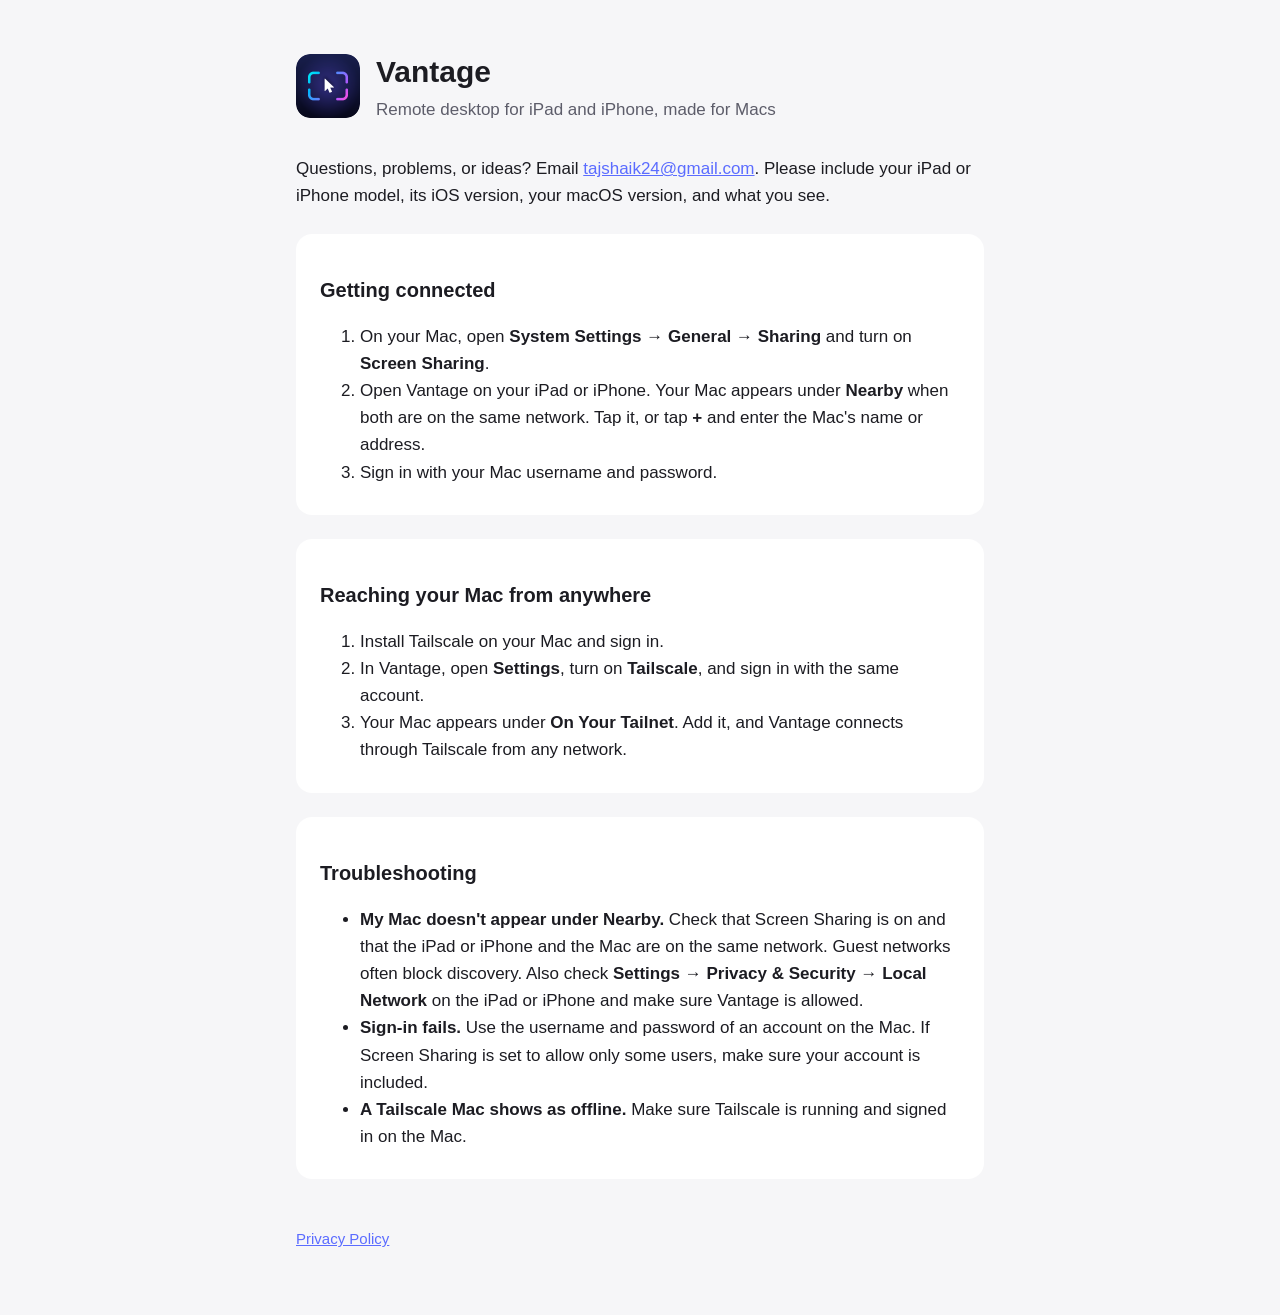
==== index.html @ f2ae6458 "Vantage support page and privacy policy Co-Authored-By: Claude Opus 5.5 <noreply@anthropic.com>" ====
<!doctype html>
<html lang="en">
<head>
<meta charset="utf-8">
<meta name="viewport" content="width=device-width, initial-scale=1">
<title>Vantage Support</title>
<link rel="stylesheet" href="style.css">
</head>
<body>
<main>
<header><img src="icon.png" alt=""><div><h1>Vantage</h1><div class="muted">Remote desktop for iPad and iPhone, made for Macs</div></div></header>

<p>Questions, problems, or ideas? Email <a href="mailto:tajshaik24@gmail.com">tajshaik24@gmail.com</a>. Please include your iPad or iPhone model,
its iOS version, your macOS version, and what you see.</p>

<section class="card">
<h2>Getting connected</h2>
<ol>
<li>On your Mac, open <b>System Settings → General → Sharing</b> and turn on <b>Screen Sharing</b>.</li>
<li>Open Vantage on your iPad or iPhone. Your Mac appears under <b>Nearby</b> when both are on the same network. Tap it, or tap
<b>+</b> and enter the Mac's name or address.</li>
<li>Sign in with your Mac username and password.</li>
</ol>
</section>

<section class="card">
<h2>Reaching your Mac from anywhere</h2>
<ol>
<li>Install Tailscale on your Mac and sign in.</li>
<li>In Vantage, open <b>Settings</b>, turn on <b>Tailscale</b>, and sign in with the same account.</li>
<li>Your Mac appears under <b>On Your Tailnet</b>. Add it, and Vantage connects through Tailscale from any network.</li>
</ol>
</section>

<section class="card">
<h2>Troubleshooting</h2>
<ul>
<li><b>My Mac doesn't appear under Nearby.</b> Check that Screen Sharing is on and that the iPad or iPhone and the Mac are on the
same network. Guest networks often block discovery. Also check <b>Settings → Privacy &amp; Security → Local Network</b>
on the iPad or iPhone and make sure Vantage is allowed.</li>
<li><b>Sign-in fails.</b> Use the username and password of an account on the Mac. If Screen Sharing is set to
allow only some users, make sure your account is included.</li>
<li><b>A Tailscale Mac shows as offline.</b> Make sure Tailscale is running and signed in on the Mac.</li>
</ul>
</section>

<nav><a href="privacy.html">Privacy Policy</a></nav>
</main>
</body>
</html>
---- style.css ----
:root { --bg: #f6f6f8; --fg: #1c1c22; --muted: #5d5d6a; --accent: #5b6cff; --card: #ffffff; }
@media (prefers-color-scheme: dark) { :root { --bg: #0b0c18; --fg: #ececf2; --muted: #a0a0b2; --accent: #8c96ff; --card: #15172a; } }
* { box-sizing: border-box; }
body { margin: 0; background: var(--bg); color: var(--fg); font: 17px/1.6 -apple-system, BlinkMacSystemFont, "Helvetica Neue", sans-serif; }
main { max-width: 720px; margin: 0 auto; padding: 48px 16px 64px; }
header { display: flex; align-items: center; gap: 16px; margin-bottom: 32px; }
header img { width: 64px; height: 64px; border-radius: 14px; }
h1 { font-size: 30px; margin: 0; }
h2 { font-size: 20px; margin-top: 36px; }
p, li { color: var(--fg); }
.muted { color: var(--muted); }
a { color: var(--accent); }
section.card { background: var(--card); border-radius: 16px; padding: 4px 24px 12px; margin-top: 24px; }
nav { margin-top: 48px; font-size: 15px; }
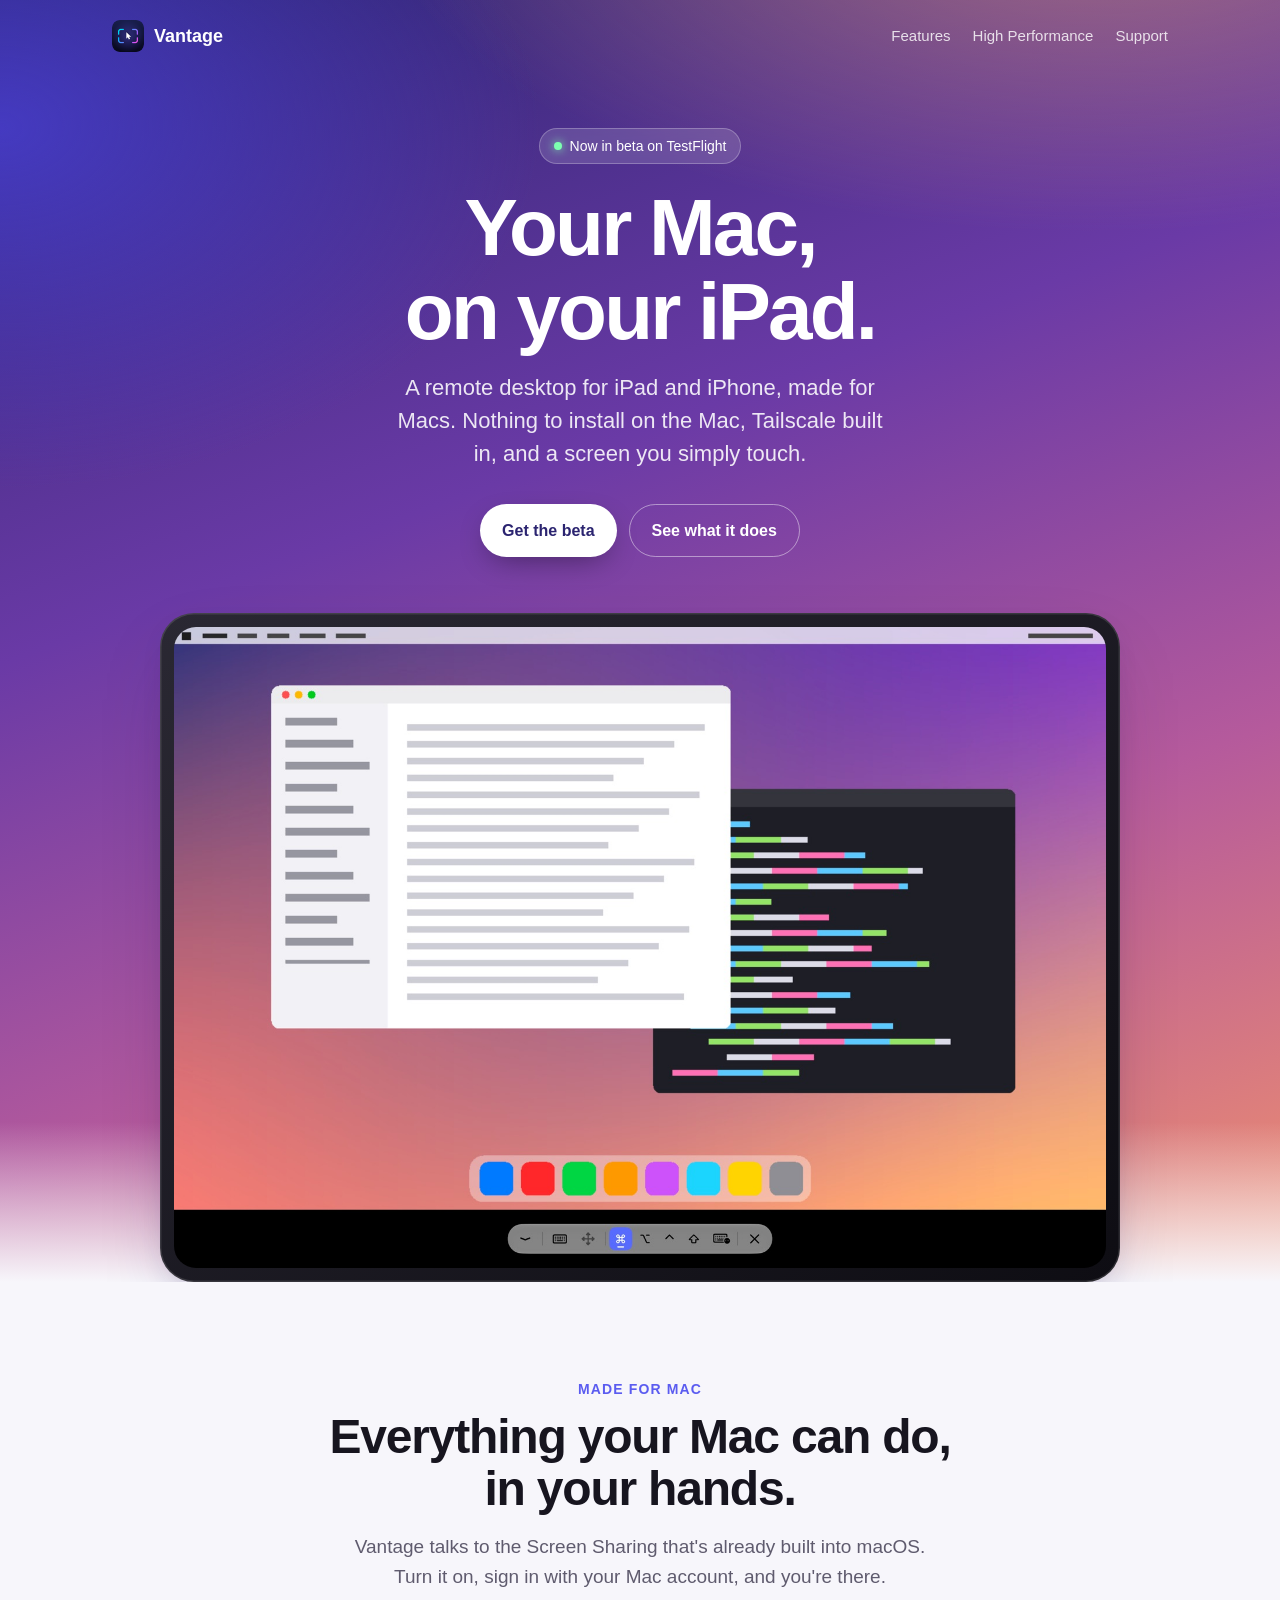
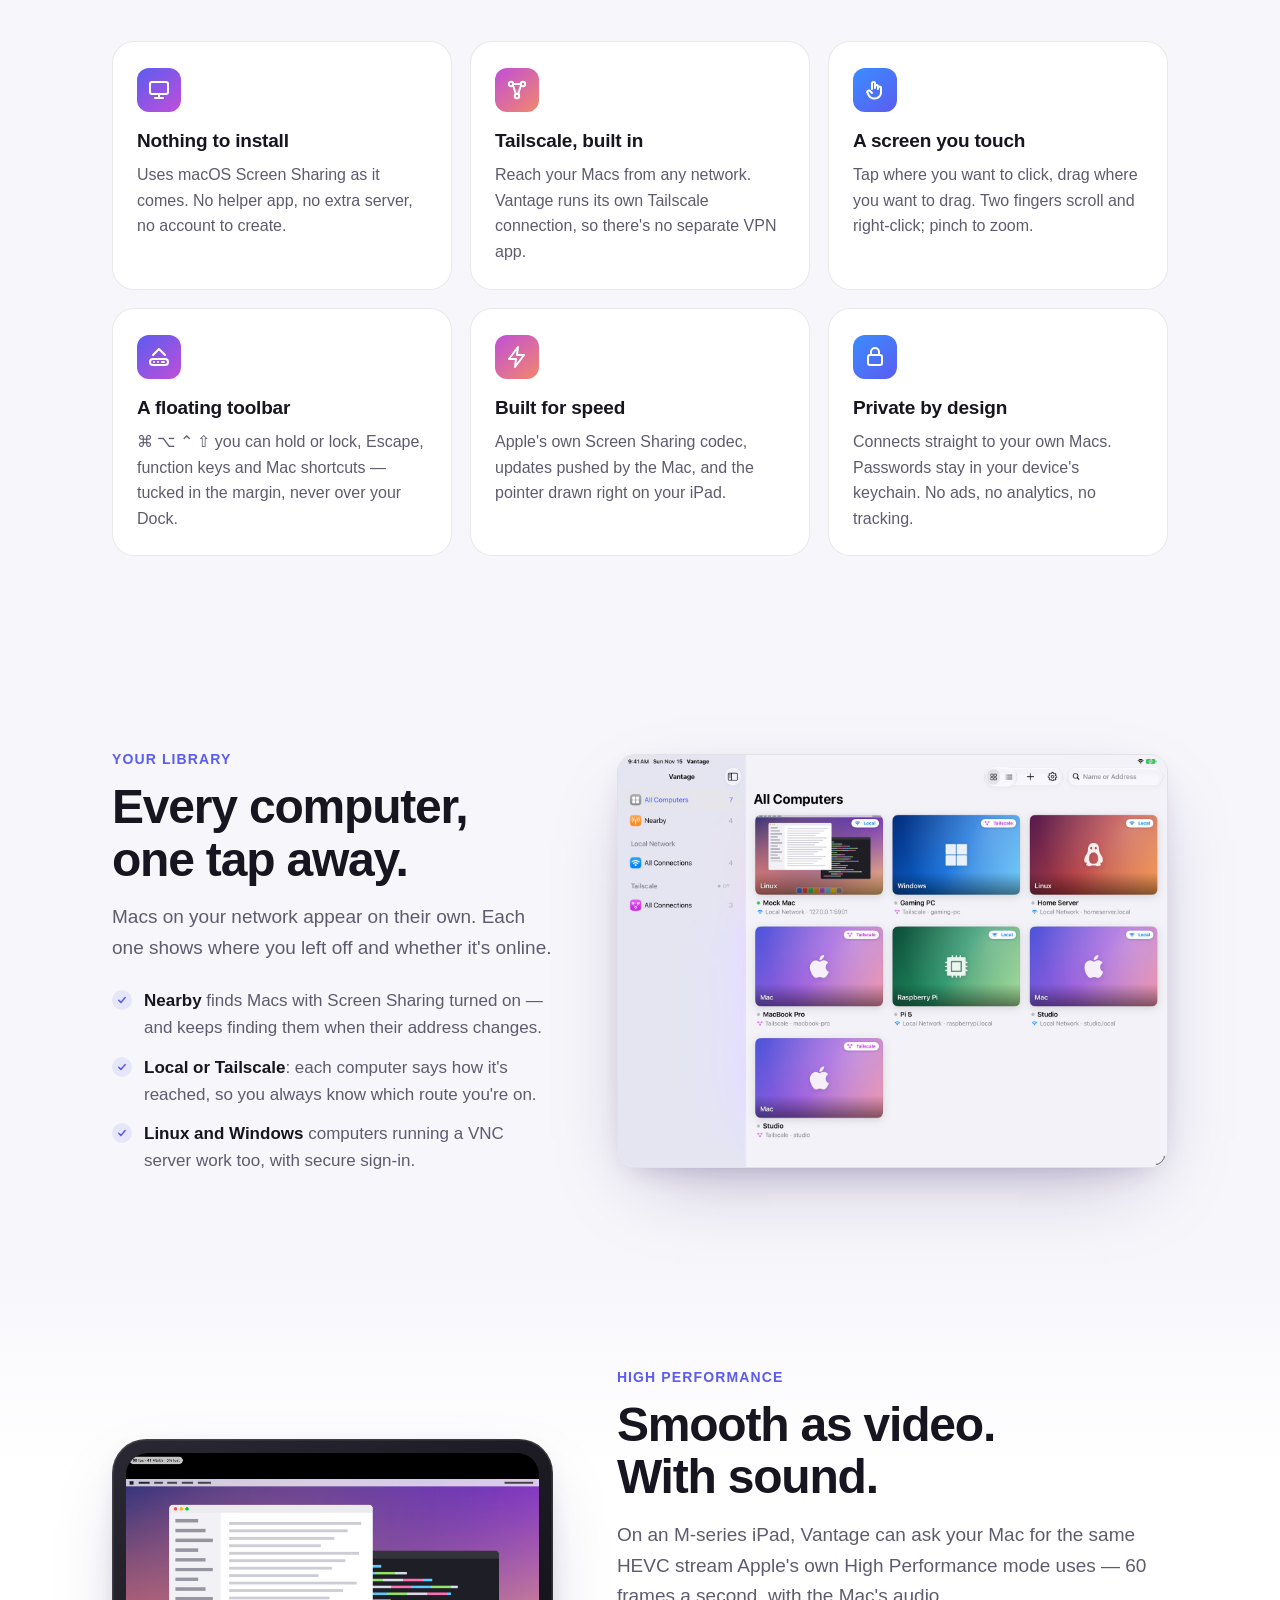
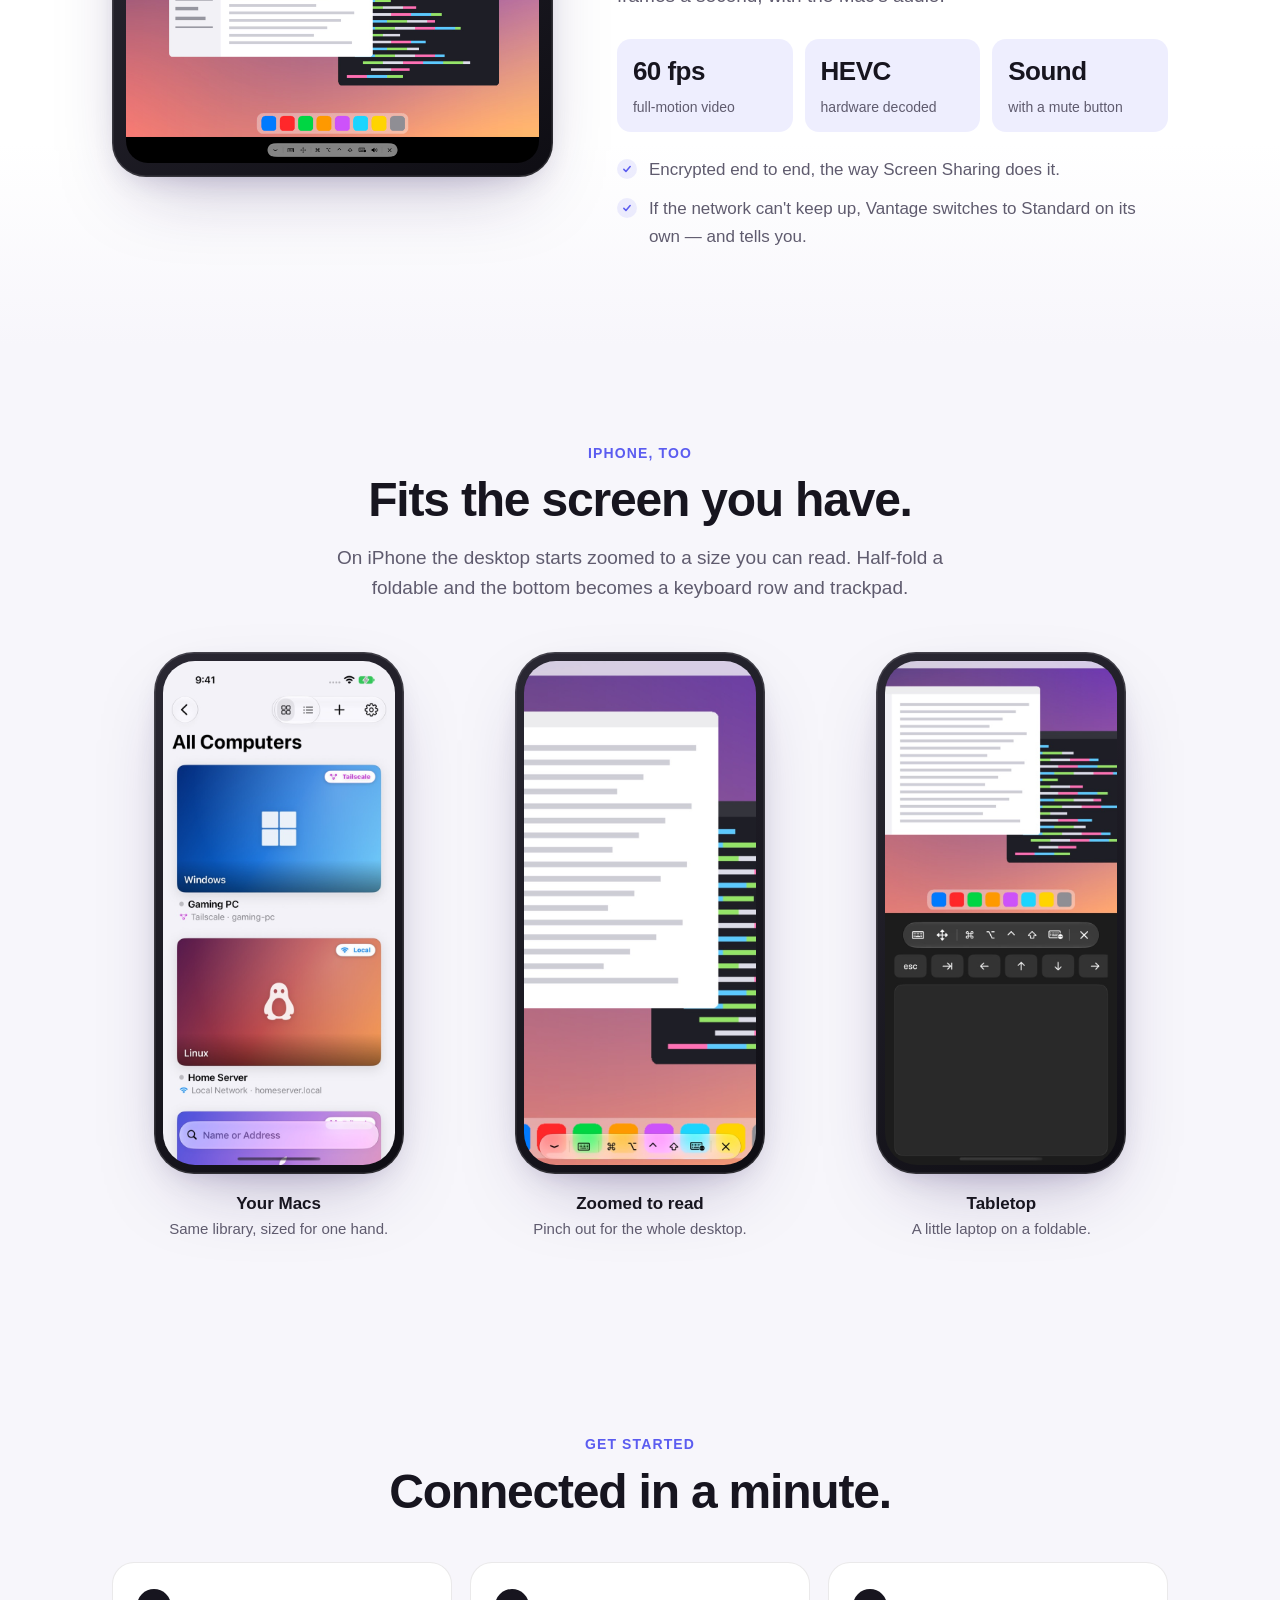
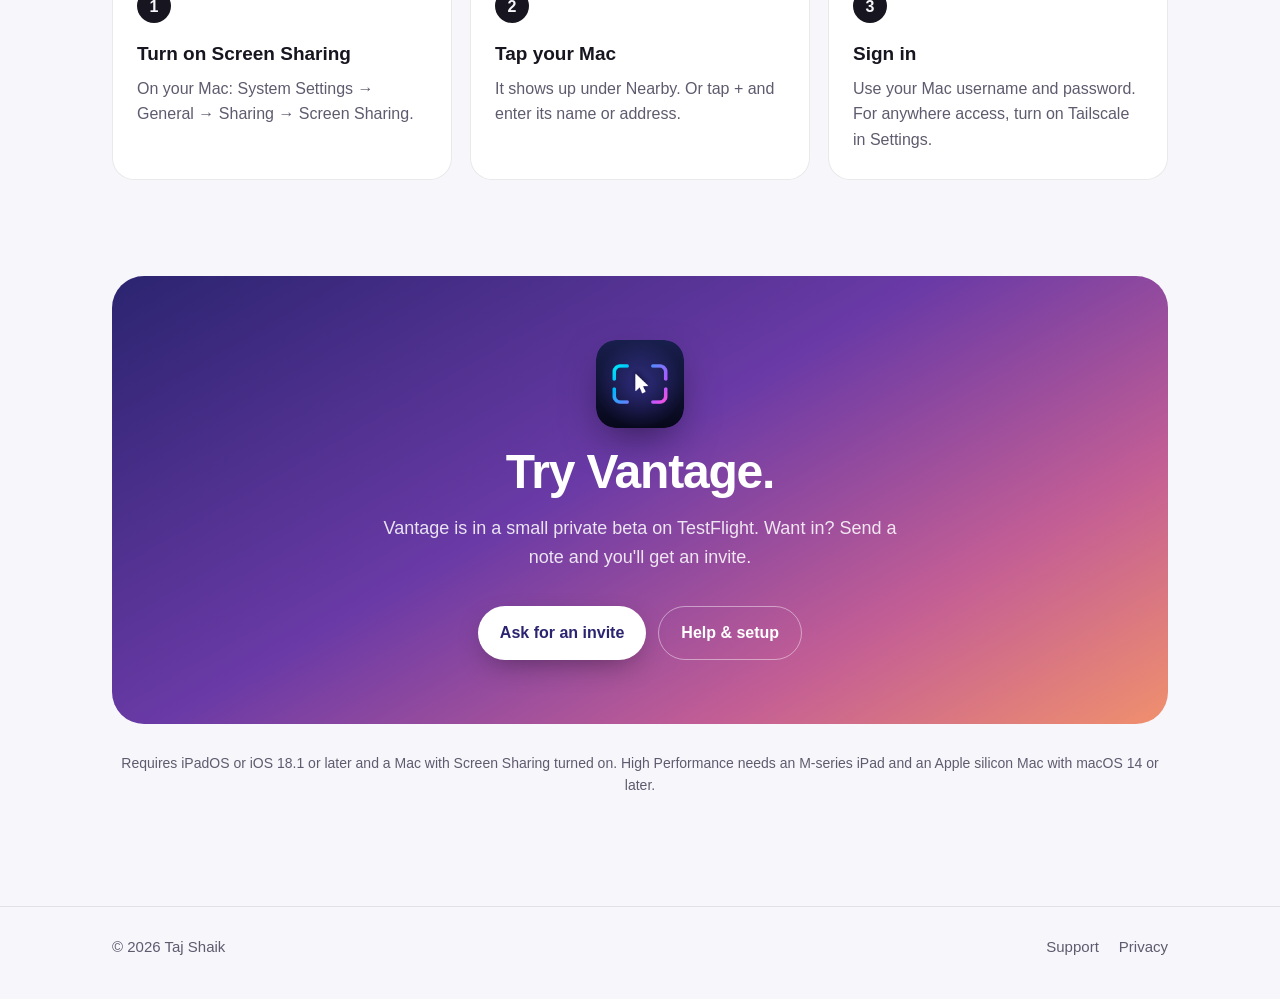
==== commit 72533404: "Landing page for Vantage; support moves to support.html Co-Authored-By: Claude Opus 5.5 <noreply@ant" ====
--- a/index.html
+++ b/index.html
@@ -3,48 +3,352 @@
 <head>
 <meta charset="utf-8">
 <meta name="viewport" content="width=device-width, initial-scale=1">
-<title>Vantage Support</title>
-<link rel="stylesheet" href="style.css">
+<title>Vantage — Your Mac, on your iPad</title>
+<meta name="description" content="Vantage is a remote desktop for iPad and iPhone, made for Macs. Built-in Tailscale, a floating toolbar, a screen you simply touch, and High Performance video with sound.">
+<meta property="og:title" content="Vantage — Your Mac, on your iPad">
+<meta property="og:description" content="A remote desktop for iPad and iPhone, made for Macs. Nothing to install on the Mac.">
+<meta property="og:image" content="img/session.jpg">
+<link rel="icon" href="img/icon-256.png">
+<link rel="apple-touch-icon" href="img/icon-256.png">
+<style>
+:root {
+  --bg: #f7f6fb; --bg-2: #ffffff; --fg: #17151f; --muted: #5f5b6e; --line: rgba(23, 21, 31, .09);
+  --accent: #5b5cf0; --accent-2: #c04fd8; --accent-3: #f2876b; --card: #ffffff; --chip: rgba(91, 92, 240, .1);
+  --shadow: 0 30px 80px -30px rgba(40, 20, 90, .35), 0 10px 30px -15px rgba(40, 20, 90, .25);
+  --hero-ink: #ffffff;
+}
+@media (prefers-color-scheme: dark) {
+  :root:not([data-theme="light"]) {
+    --bg: #0b0a14; --bg-2: #12101e; --fg: #eeecf6; --muted: #a6a2b8; --line: rgba(255, 255, 255, .09);
+    --accent: #8f90ff; --accent-2: #db7bf0; --accent-3: #ffa287; --card: #161427; --chip: rgba(143, 144, 255, .14);
+    --shadow: 0 30px 80px -30px rgba(0, 0, 0, .8), 0 10px 30px -15px rgba(0, 0, 0, .6);
+  }
+}
+:root[data-theme="dark"] {
+  --bg: #0b0a14; --bg-2: #12101e; --fg: #eeecf6; --muted: #a6a2b8; --line: rgba(255, 255, 255, .09);
+  --accent: #8f90ff; --accent-2: #db7bf0; --accent-3: #ffa287; --card: #161427; --chip: rgba(143, 144, 255, .14);
+  --shadow: 0 30px 80px -30px rgba(0, 0, 0, .8), 0 10px 30px -15px rgba(0, 0, 0, .6);
+}
+* { box-sizing: border-box; }
+html { scroll-behavior: smooth; }
+body {
+  margin: 0; background: var(--bg); color: var(--fg);
+  font: 17px/1.6 -apple-system, BlinkMacSystemFont, "SF Pro Text", "Helvetica Neue", Helvetica, Arial, sans-serif;
+  -webkit-font-smoothing: antialiased; overflow-x: hidden;
+}
+img { max-width: 100%; height: auto; display: block; }
+a { color: var(--accent); text-decoration: none; }
+a:hover { text-decoration: underline; }
+.wrap { max-width: 1120px; margin: 0 auto; padding: 0 16px; }
+@media (min-width: 720px) { .wrap { padding: 0 32px; } }
+
+/* Top bar */
+.top { position: absolute; inset: 0 0 auto; z-index: 3; }
+.top .wrap { display: flex; align-items: center; justify-content: space-between; height: 72px; }
+.brand { display: flex; align-items: center; gap: 10px; color: var(--hero-ink); font-weight: 650; font-size: 18px; }
+.brand img { width: 32px; height: 32px; border-radius: 8px; }
+.top nav { display: flex; gap: 22px; font-size: 15px; }
+.top nav a { color: rgba(255, 255, 255, .82); }
+.top nav a:hover { color: #fff; text-decoration: none; }
+@media (max-width: 560px) { .top nav a.hide-s { display: none; } }
+
+/* Hero */
+.hero {
+  position: relative; color: var(--hero-ink); padding: 128px 0 0; overflow: hidden;
+  background:
+    radial-gradient(1200px 600px at 85% -10%, rgba(255, 170, 120, .55), transparent 60%),
+    radial-gradient(900px 600px at 0% 10%, rgba(70, 60, 200, .9), transparent 60%),
+    linear-gradient(160deg, #2b2470 0%, #6a3aa6 38%, #b55a9c 68%, #f0906d 100%);
+}
+.hero::after { /* fades the hero into the page */
+  content: ""; position: absolute; inset: auto 0 0; height: 160px; background: linear-gradient(transparent, var(--bg));
+}
+.hero .wrap { position: relative; z-index: 1; text-align: center; }
+.eyebrow {
+  display: inline-flex; align-items: center; gap: 8px; padding: 6px 14px; border-radius: 999px; font-size: 14px;
+  background: rgba(255, 255, 255, .14); border: 1px solid rgba(255, 255, 255, .25); backdrop-filter: blur(8px);
+}
+.eyebrow .dot { width: 8px; height: 8px; border-radius: 50%; background: #7dffb0; box-shadow: 0 0 10px #7dffb0; }
+h1 {
+  font-size: clamp(40px, 7.2vw, 80px); line-height: 1.04; letter-spacing: -.035em; margin: 22px auto 18px;
+  font-weight: 750; max-width: 14ch;
+}
+.lede { font-size: clamp(18px, 2.2vw, 22px); line-height: 1.5; max-width: 40ch; margin: 0 auto; color: rgba(255, 255, 255, .88); }
+.ctas { display: flex; gap: 12px; justify-content: center; flex-wrap: wrap; margin: 34px 0 0; }
+.btn {
+  display: inline-flex; align-items: center; gap: 8px; padding: 13px 22px; border-radius: 999px; font-weight: 600;
+  font-size: 16px; transition: transform .15s ease, box-shadow .15s ease;
+}
+.btn:hover { text-decoration: none; transform: translateY(-1px); }
+.btn.primary { background: #fff; color: #2b2470; box-shadow: 0 10px 30px -10px rgba(0, 0, 0, .45); }
+.btn.ghost { color: #fff; border: 1px solid rgba(255, 255, 255, .45); }
+.note { font-size: 14px; color: rgba(255, 255, 255, .7); margin-top: 14px; }
+
+/* Device frames */
+.ipad {
+  margin: 56px auto 0; max-width: 960px; padding: 14px; border-radius: 34px;
+  background: linear-gradient(145deg, #2a2833, #0e0d13); box-shadow: var(--shadow), inset 0 0 0 1.5px rgba(255, 255, 255, .12);
+}
+.ipad img { border-radius: 22px; aspect-ratio: 4 / 3; width: 100%; object-fit: cover; }
+.ipad img.natural { aspect-ratio: auto; height: auto; }
+@media (max-width: 560px) { .ipad { padding: 7px; border-radius: 20px; } .ipad img { border-radius: 14px; } }
+.phone {
+  width: 100%; max-width: 250px; padding: 9px; border-radius: 40px; margin: 0 auto;
+  background: linear-gradient(145deg, #2a2833, #0e0d13); box-shadow: var(--shadow), inset 0 0 0 1.5px rgba(255, 255, 255, .12);
+}
+.phone img { border-radius: 32px; aspect-ratio: 640 / 1391; object-fit: cover; width: 100%; }
+
+/* Sections */
+section { padding: 96px 0; }
+@media (max-width: 720px) { section { padding: 64px 0; } }
+.kicker { font-size: 14px; font-weight: 650; letter-spacing: .08em; text-transform: uppercase; color: var(--accent); }
+h2 { font-size: clamp(30px, 4.4vw, 48px); line-height: 1.1; letter-spacing: -.025em; margin: 10px 0 16px; font-weight: 720; }
+.sub { color: var(--muted); font-size: 19px; max-width: 58ch; margin: 0; }
+.center { text-align: center; }
+.center .sub { margin: 0 auto; }
+
+/* Feature grid */
+.grid { display: grid; gap: 18px; grid-template-columns: repeat(auto-fit, minmax(260px, 1fr)); margin-top: 48px; }
+.card {
+  background: var(--card); border: 1px solid var(--line); border-radius: 22px; padding: 26px 24px 24px;
+  transition: transform .2s ease, box-shadow .2s ease;
+}
+.card:hover { transform: translateY(-2px); box-shadow: var(--shadow); }
+.card h3 { font-size: 19px; margin: 14px 0 6px; letter-spacing: -.01em; }
+.card p { margin: 0; color: var(--muted); font-size: 16px; }
+.icon {
+  width: 44px; height: 44px; border-radius: 12px; display: grid; place-items: center; color: #fff;
+  background: linear-gradient(140deg, var(--accent), var(--accent-2));
+}
+.icon svg { width: 24px; height: 24px; }
+.icon.warm { background: linear-gradient(140deg, var(--accent-2), var(--accent-3)); }
+.icon.cool { background: linear-gradient(140deg, #3a8dff, var(--accent)); }
+
+/* Split rows */
+.split { display: grid; gap: 48px; align-items: center; grid-template-columns: 1fr; }
+@media (min-width: 900px) { .split { grid-template-columns: 1fr 1.25fr; gap: 64px; } .split.flip > :first-child { order: 2; } }
+.shot { border-radius: 18px; box-shadow: var(--shadow); border: 1px solid var(--line); width: 100%; }
+.points { list-style: none; padding: 0; margin: 24px 0 0; display: grid; gap: 12px; }
+.points li { display: flex; gap: 12px; color: var(--muted); }
+.points li::before {
+  content: ""; flex: none; width: 20px; height: 20px; margin-top: 3px; border-radius: 50%;
+  background: var(--chip) url("data:image/svg+xml,%3Csvg xmlns='http://www.w3.org/2000/svg' viewBox='0 0 20 20'%3E%3Cpath d='M5.5 10.5l3 3 6-7' fill='none' stroke='%235b5cf0' stroke-width='2.2' stroke-linecap='round' stroke-linejoin='round'/%3E%3C/svg%3E") center / 14px no-repeat;
+}
+.points b { color: var(--fg); font-weight: 600; }
+
+/* High Performance band */
+.band {
+  background: linear-gradient(180deg, var(--bg), var(--bg-2) 30%, var(--bg-2) 70%, var(--bg));
+}
+.stats { display: grid; gap: 12px; grid-template-columns: repeat(3, 1fr); margin-top: 28px; }
+@media (max-width: 420px) { .stats { grid-template-columns: 1fr 1fr; } }
+.stat { background: var(--chip); border-radius: 14px; padding: 12px 16px; }
+.stat b { display: block; font-size: 26px; letter-spacing: -.02em; color: var(--fg); }
+.stat span { font-size: 14px; color: var(--muted); }
+
+/* Phones row */
+.phones { display: grid; gap: 28px; grid-template-columns: 1fr; margin-top: 48px; }
+@media (min-width: 720px) { .phones { grid-template-columns: repeat(3, 1fr); } }
+.phones figure { margin: 0; }
+.phones figcaption { text-align: center; margin-top: 16px; color: var(--muted); font-size: 15px; }
+.phones figcaption b { display: block; color: var(--fg); font-size: 17px; }
+
+/* Steps */
+.steps { display: grid; gap: 18px; grid-template-columns: repeat(auto-fit, minmax(240px, 1fr)); margin-top: 44px; counter-reset: step; }
+.step { background: var(--card); border: 1px solid var(--line); border-radius: 22px; padding: 26px 24px; }
+.step::before {
+  counter-increment: step; content: counter(step); display: grid; place-items: center; width: 34px; height: 34px;
+  border-radius: 50%; background: var(--fg); color: var(--bg); font-weight: 700; font-size: 16px;
+}
+.step h3 { margin: 16px 0 6px; font-size: 19px; }
+.step p { margin: 0; color: var(--muted); font-size: 16px; }
+
+/* Closing CTA */
+.closer {
+  border-radius: 32px; padding: 64px 24px; text-align: center; color: #fff; position: relative; overflow: hidden;
+  background: linear-gradient(150deg, #2b2470, #6a3aa6 45%, #c35e95 75%, #f0906d);
+}
+.closer h2 { color: #fff; }
+.closer p { color: rgba(255, 255, 255, .86); max-width: 52ch; margin: 0 auto; font-size: 18px; }
+.closer img { width: 88px; height: 88px; border-radius: 20px; margin: 0 auto 18px; box-shadow: 0 16px 40px -10px rgba(0, 0, 0, .5); }
+.reqs { font-size: 14px; color: var(--muted); margin-top: 28px; text-align: center; }
+
+footer { border-top: 1px solid var(--line); padding: 28px 0 40px; font-size: 15px; color: var(--muted); }
+footer .wrap { display: flex; justify-content: space-between; gap: 16px; flex-wrap: wrap; }
+footer nav { display: flex; gap: 20px; }
+footer a { color: var(--muted); }
+</style>
 </head>
 <body>
-<main>
-<header><img src="icon.png" alt=""><div><h1>Vantage</h1><div class="muted">Remote desktop for iPad and iPhone, made for Macs</div></div></header>
-
-<p>Questions, problems, or ideas? Email <a href="mailto:tajshaik24@gmail.com">tajshaik24@gmail.com</a>. Please include your iPad or iPhone model,
-its iOS version, your macOS version, and what you see.</p>
-
-<section class="card">
-<h2>Getting connected</h2>
-<ol>
-<li>On your Mac, open <b>System Settings → General → Sharing</b> and turn on <b>Screen Sharing</b>.</li>
-<li>Open Vantage on your iPad or iPhone. Your Mac appears under <b>Nearby</b> when both are on the same network. Tap it, or tap
-<b>+</b> and enter the Mac's name or address.</li>
-<li>Sign in with your Mac username and password.</li>
-</ol>
-</section>
-
-<section class="card">
-<h2>Reaching your Mac from anywhere</h2>
-<ol>
-<li>Install Tailscale on your Mac and sign in.</li>
-<li>In Vantage, open <b>Settings</b>, turn on <b>Tailscale</b>, and sign in with the same account.</li>
-<li>Your Mac appears under <b>On Your Tailnet</b>. Add it, and Vantage connects through Tailscale from any network.</li>
-</ol>
-</section>
-
-<section class="card">
-<h2>Troubleshooting</h2>
-<ul>
-<li><b>My Mac doesn't appear under Nearby.</b> Check that Screen Sharing is on and that the iPad or iPhone and the Mac are on the
-same network. Guest networks often block discovery. Also check <b>Settings → Privacy &amp; Security → Local Network</b>
-on the iPad or iPhone and make sure Vantage is allowed.</li>
-<li><b>Sign-in fails.</b> Use the username and password of an account on the Mac. If Screen Sharing is set to
-allow only some users, make sure your account is included.</li>
-<li><b>A Tailscale Mac shows as offline.</b> Make sure Tailscale is running and signed in on the Mac.</li>
-</ul>
-</section>
-
-<nav><a href="privacy.html">Privacy Policy</a></nav>
-</main>
+
+<header class="top">
+  <div class="wrap">
+    <a class="brand" href="./"><img src="img/icon-256.png" alt="">Vantage</a>
+    <nav>
+      <a class="hide-s" href="#features">Features</a>
+      <a class="hide-s" href="#high-performance">High Performance</a>
+      <a href="support.html">Support</a>
+    </nav>
+  </div>
+</header>
+
+<div class="hero">
+  <div class="wrap">
+    <span class="eyebrow"><span class="dot"></span>Now in beta on TestFlight</span>
+    <h1>Your Mac,<br>on your iPad.</h1>
+    <p class="lede">A remote desktop for iPad and iPhone, made for Macs. Nothing to install on the Mac, Tailscale built in, and a screen you simply touch.</p>
+    <div class="ctas">
+      <a class="btn primary" href="#beta">Get the beta</a>
+      <a class="btn ghost" href="#features">See what it does</a>
+    </div>
+    <div class="ipad">
+      <img class="natural" src="img/session.jpg" width="1600" height="1100"
+           alt="A Mac desktop filling an iPad's screen, with Vantage's floating toolbar along the bottom edge">
+    </div>
+  </div>
+</div>
+
+<section id="features">
+  <div class="wrap">
+    <div class="center">
+      <div class="kicker">Made for Mac</div>
+      <h2>Everything your Mac can do,<br>in your hands.</h2>
+      <p class="sub">Vantage talks to the Screen Sharing that's already built into macOS. Turn it on, sign in with your Mac account, and you're there.</p>
+    </div>
+    <div class="grid">
+      <div class="card">
+        <div class="icon"><svg viewBox="0 0 24 24" fill="none" stroke="currentColor" stroke-width="2" stroke-linecap="round" stroke-linejoin="round"><rect x="3" y="4" width="18" height="12" rx="2"/><path d="M8 20h8M12 16v4"/></svg></div>
+        <h3>Nothing to install</h3>
+        <p>Uses macOS Screen Sharing as it comes. No helper app, no extra server, no account to create.</p>
+      </div>
+      <div class="card">
+        <div class="icon warm"><svg viewBox="0 0 24 24" fill="none" stroke="currentColor" stroke-width="2" stroke-linecap="round" stroke-linejoin="round"><circle cx="6" cy="6" r="2.2"/><circle cx="18" cy="6" r="2.2"/><circle cx="12" cy="18" r="2.2"/><path d="M8 7.2l2.8 8.6M16 7.2l-2.8 8.6M8.2 6h7.6"/></svg></div>
+        <h3>Tailscale, built in</h3>
+        <p>Reach your Macs from any network. Vantage runs its own Tailscale connection, so there's no separate VPN app.</p>
+      </div>
+      <div class="card">
+        <div class="icon cool"><svg viewBox="0 0 24 24" fill="none" stroke="currentColor" stroke-width="2" stroke-linecap="round" stroke-linejoin="round"><path d="M9 11V5.5a1.5 1.5 0 013 0V10m0-1.5a1.5 1.5 0 013 0V11m0-1a1.5 1.5 0 013 0v4.5a6 6 0 01-6 6h-1a6 6 0 01-5-2.7L4.6 15a1.6 1.6 0 012.6-1.9L9 15"/></svg></div>
+        <h3>A screen you touch</h3>
+        <p>Tap where you want to click, drag where you want to drag. Two fingers scroll and right-click; pinch to zoom.</p>
+      </div>
+      <div class="card">
+        <div class="icon"><svg viewBox="0 0 24 24" fill="none" stroke="currentColor" stroke-width="2" stroke-linecap="round" stroke-linejoin="round"><rect x="3" y="14" width="18" height="6" rx="3"/><path d="M7 17h.01M11 17h.01M15 17h2"/><path d="M6 10l6-6 6 6"/></svg></div>
+        <h3>A floating toolbar</h3>
+        <p>⌘ ⌥ ⌃ ⇧ you can hold or lock, Escape, function keys and Mac shortcuts — tucked in the margin, never over your Dock.</p>
+      </div>
+      <div class="card">
+        <div class="icon warm"><svg viewBox="0 0 24 24" fill="none" stroke="currentColor" stroke-width="2" stroke-linecap="round" stroke-linejoin="round"><path d="M13 2L4 14h7l-1 8 9-12h-7l1-8z"/></svg></div>
+        <h3>Built for speed</h3>
+        <p>Apple's own Screen Sharing codec, updates pushed by the Mac, and the pointer drawn right on your iPad.</p>
+      </div>
+      <div class="card">
+        <div class="icon cool"><svg viewBox="0 0 24 24" fill="none" stroke="currentColor" stroke-width="2" stroke-linecap="round" stroke-linejoin="round"><rect x="5" y="10" width="14" height="10" rx="2"/><path d="M8 10V7a4 4 0 018 0v3"/></svg></div>
+        <h3>Private by design</h3>
+        <p>Connects straight to your own Macs. Passwords stay in your device's keychain. No ads, no analytics, no tracking.</p>
+      </div>
+    </div>
+  </div>
+</section>
+
+<section>
+  <div class="wrap split">
+    <div>
+      <div class="kicker">Your library</div>
+      <h2>Every computer, one tap away.</h2>
+      <p class="sub">Macs on your network appear on their own. Each one shows where you left off and whether it's online.</p>
+      <ul class="points">
+        <li><span><b>Nearby</b> finds Macs with Screen Sharing turned on — and keeps finding them when their address changes.</span></li>
+        <li><span><b>Local or Tailscale</b>: each computer says how it's reached, so you always know which route you're on.</span></li>
+        <li><span><b>Linux and Windows</b> computers running a VNC server work too, with secure sign-in.</span></li>
+      </ul>
+    </div>
+    <img class="shot" src="img/library.jpg" width="1600" height="1200" loading="lazy"
+         alt="Vantage's library: computers as cards with screenshots, online dots and Local or Tailscale badges">
+  </div>
+</section>
+
+<section id="high-performance" class="band">
+  <div class="wrap split flip">
+    <div>
+      <div class="kicker">High Performance</div>
+      <h2>Smooth as video.<br>With sound.</h2>
+      <p class="sub">On an M-series iPad, Vantage can ask your Mac for the same HEVC stream Apple's own High Performance mode uses — 60 frames a second, with the Mac's audio.</p>
+      <div class="stats">
+        <div class="stat"><b>60 fps</b><span>full-motion video</span></div>
+        <div class="stat"><b>HEVC</b><span>hardware decoded</span></div>
+        <div class="stat"><b>Sound</b><span>with a mute button</span></div>
+      </div>
+      <ul class="points">
+        <li><span>Encrypted end to end, the way Screen Sharing does it.</span></li>
+        <li><span>If the network can't keep up, Vantage switches to Standard on its own — and tells you.</span></li>
+      </ul>
+    </div>
+    <div class="ipad" style="margin:0">
+      <img src="img/hp.jpg" width="1600" height="1200" loading="lazy"
+           alt="A High Performance session with a stats readout reading 60 fps, 41 Mbit/s, 0% lost">
+    </div>
+  </div>
+</section>
+
+<section>
+  <div class="wrap">
+    <div class="center">
+      <div class="kicker">iPhone, too</div>
+      <h2>Fits the screen you have.</h2>
+      <p class="sub">On iPhone the desktop starts zoomed to a size you can read. Half-fold a foldable and the bottom becomes a keyboard row and trackpad.</p>
+    </div>
+    <div class="phones">
+      <figure>
+        <div class="phone"><img src="img/library-phone.jpg" width="640" height="1391" loading="lazy" alt="The Vantage library on an iPhone"></div>
+        <figcaption><b>Your Macs</b>Same library, sized for one hand.</figcaption>
+      </figure>
+      <figure>
+        <div class="phone"><img src="img/phone.jpg" width="640" height="1391" loading="lazy" alt="A Mac session on an iPhone, zoomed to a readable size"></div>
+        <figcaption><b>Zoomed to read</b>Pinch out for the whole desktop.</figcaption>
+      </figure>
+      <figure>
+        <div class="phone"><img src="img/tabletop.jpg" width="640" height="1391" loading="lazy" alt="A half-folded phone: the desktop above, toolbar, keys and a trackpad below"></div>
+        <figcaption><b>Tabletop</b>A little laptop on a foldable.</figcaption>
+      </figure>
+    </div>
+  </div>
+</section>
+
+<section>
+  <div class="wrap">
+    <div class="center">
+      <div class="kicker">Get started</div>
+      <h2>Connected in a minute.</h2>
+    </div>
+    <div class="steps">
+      <div class="step"><h3>Turn on Screen Sharing</h3><p>On your Mac: System Settings → General → Sharing → Screen Sharing.</p></div>
+      <div class="step"><h3>Tap your Mac</h3><p>It shows up under Nearby. Or tap + and enter its name or address.</p></div>
+      <div class="step"><h3>Sign in</h3><p>Use your Mac username and password. For anywhere access, turn on Tailscale in Settings.</p></div>
+    </div>
+  </div>
+</section>
+
+<section id="beta" style="padding-top:0">
+  <div class="wrap">
+    <div class="closer">
+      <img src="img/icon-256.png" alt="">
+      <h2>Try Vantage.</h2>
+      <p>Vantage is in a small private beta on TestFlight. Want in? Send a note and you'll get an invite.</p>
+      <div class="ctas">
+        <a class="btn primary" href="mailto:tajshaik24@gmail.com?subject=Vantage%20beta">Ask for an invite</a>
+        <a class="btn ghost" href="support.html">Help &amp; setup</a>
+      </div>
+    </div>
+    <p class="reqs">Requires iPadOS or iOS 18.1 or later and a Mac with Screen Sharing turned on. High Performance needs an M-series iPad and an Apple silicon Mac with macOS 14 or later.</p>
+  </div>
+</section>
+
+<footer>
+  <div class="wrap">
+    <span>© 2026 Taj Shaik</span>
+    <nav><a href="support.html">Support</a><a href="privacy.html">Privacy</a></nav>
+  </div>
+</footer>
+
 </body>
 </html>
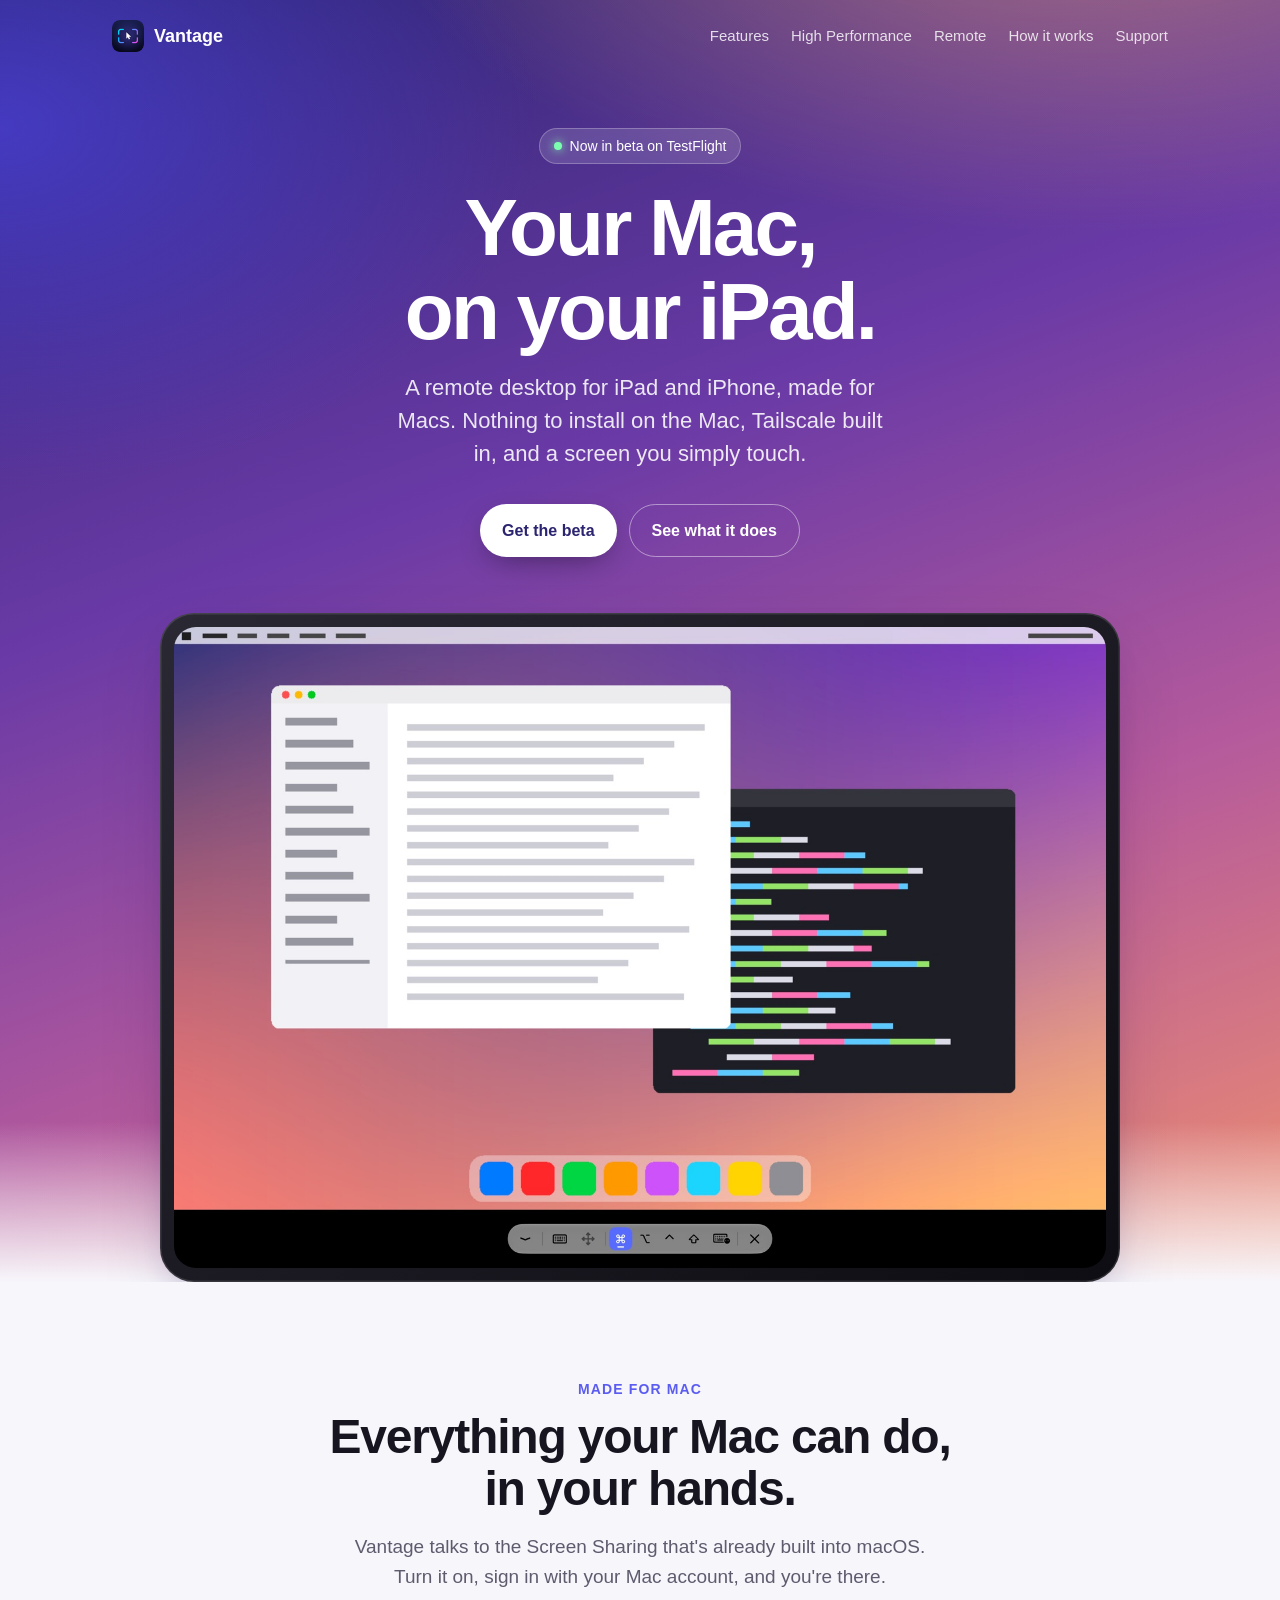
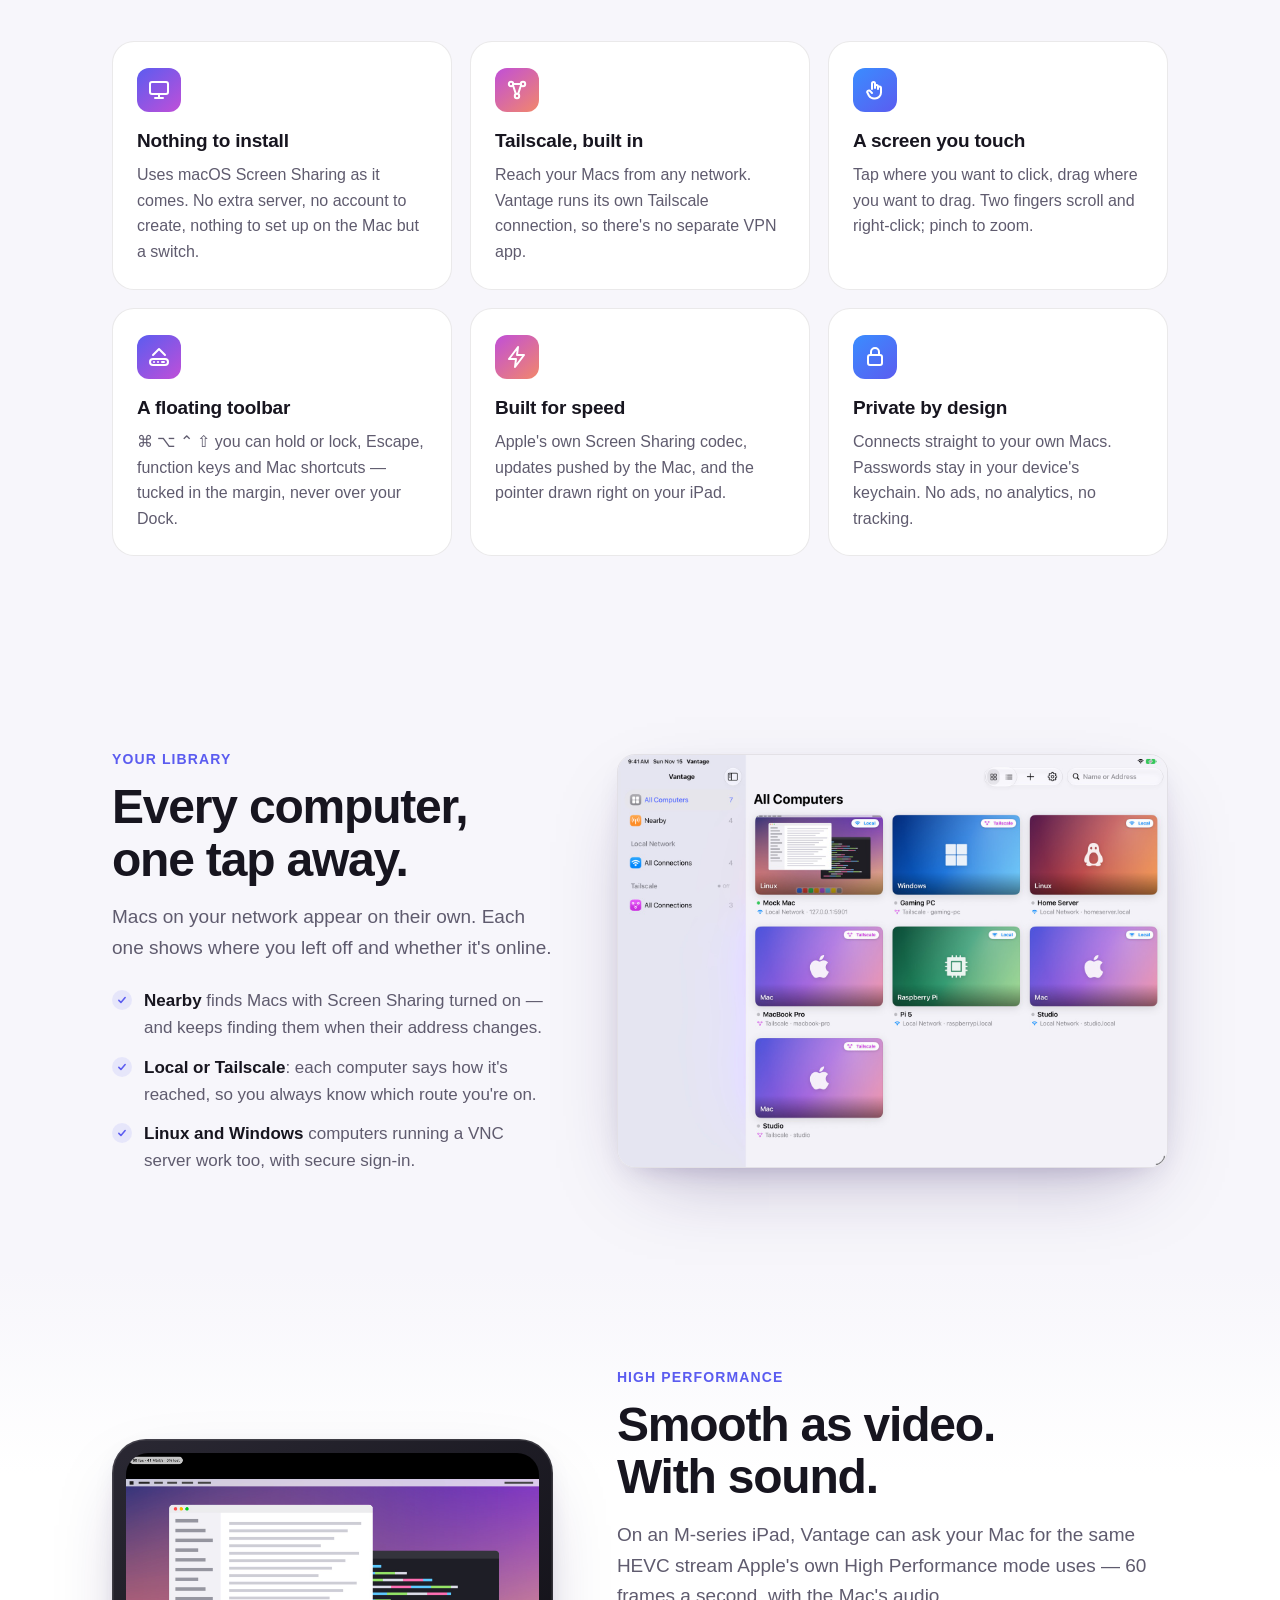
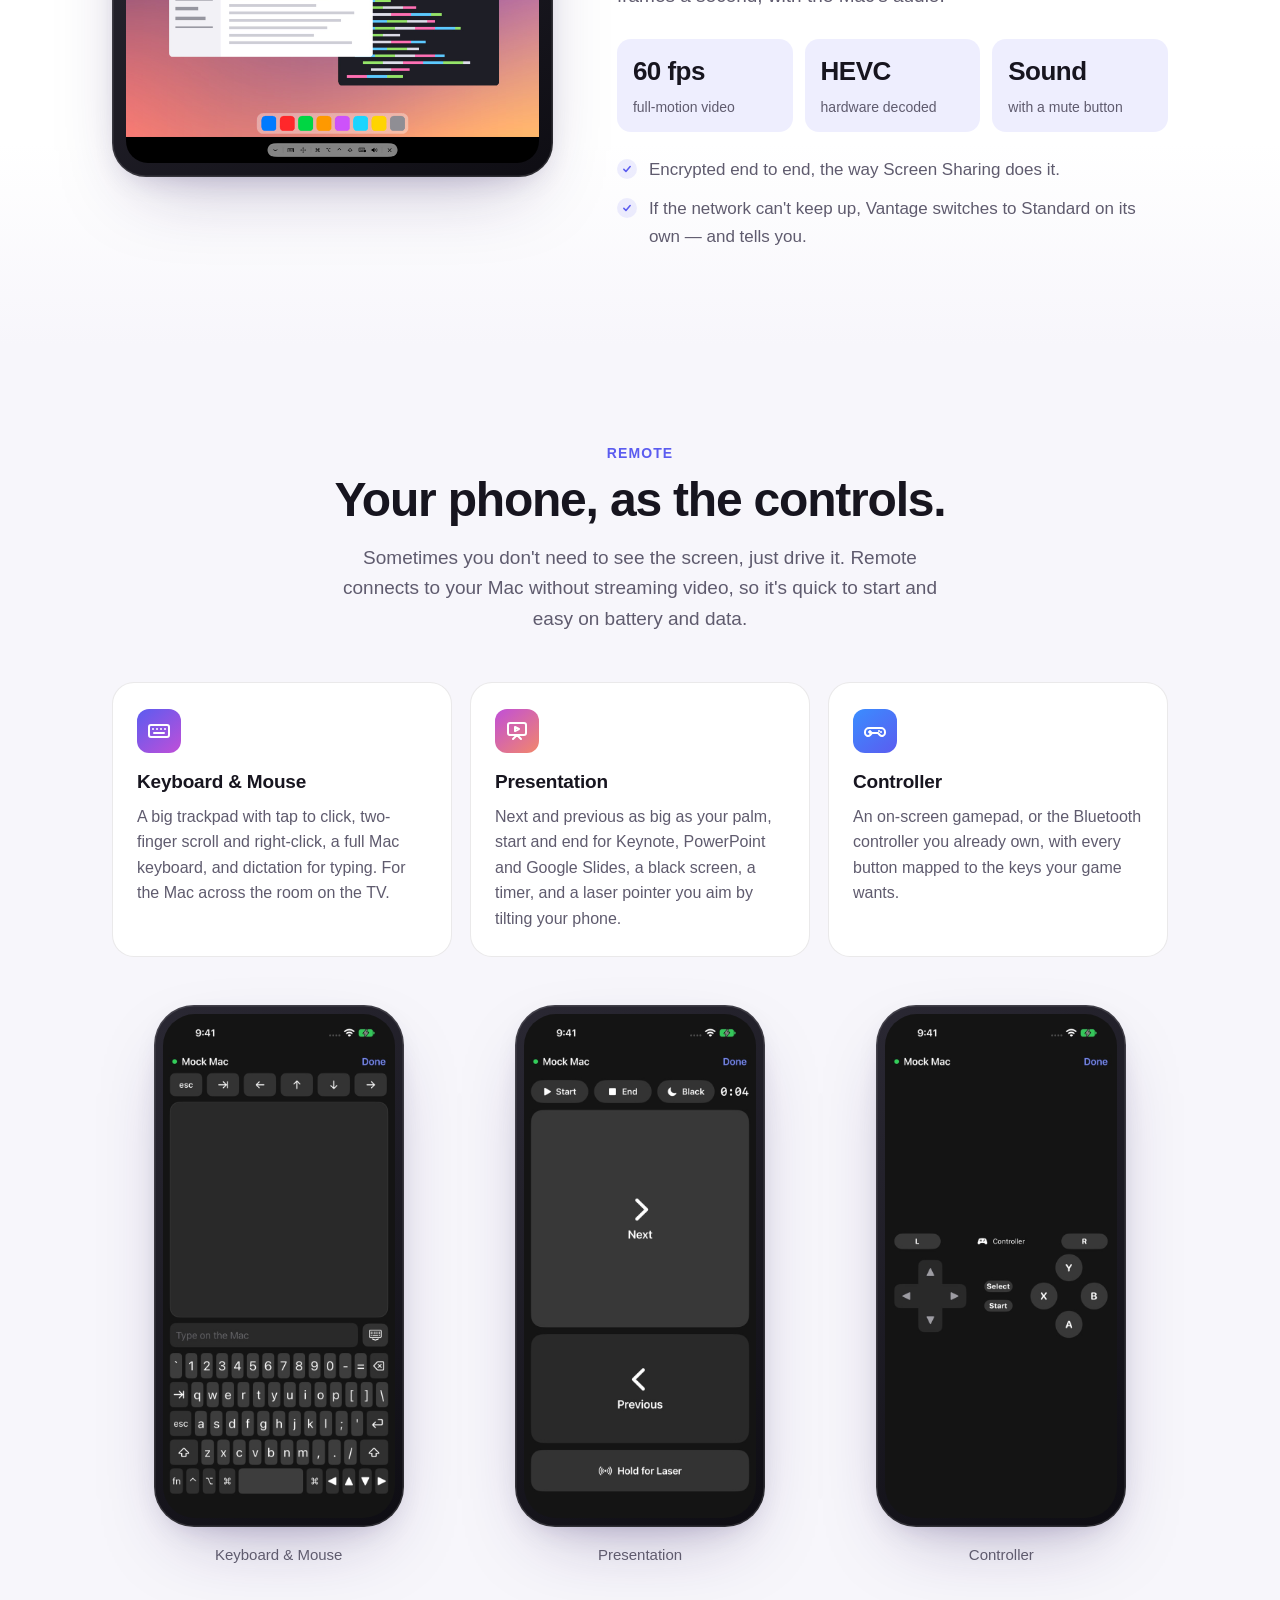
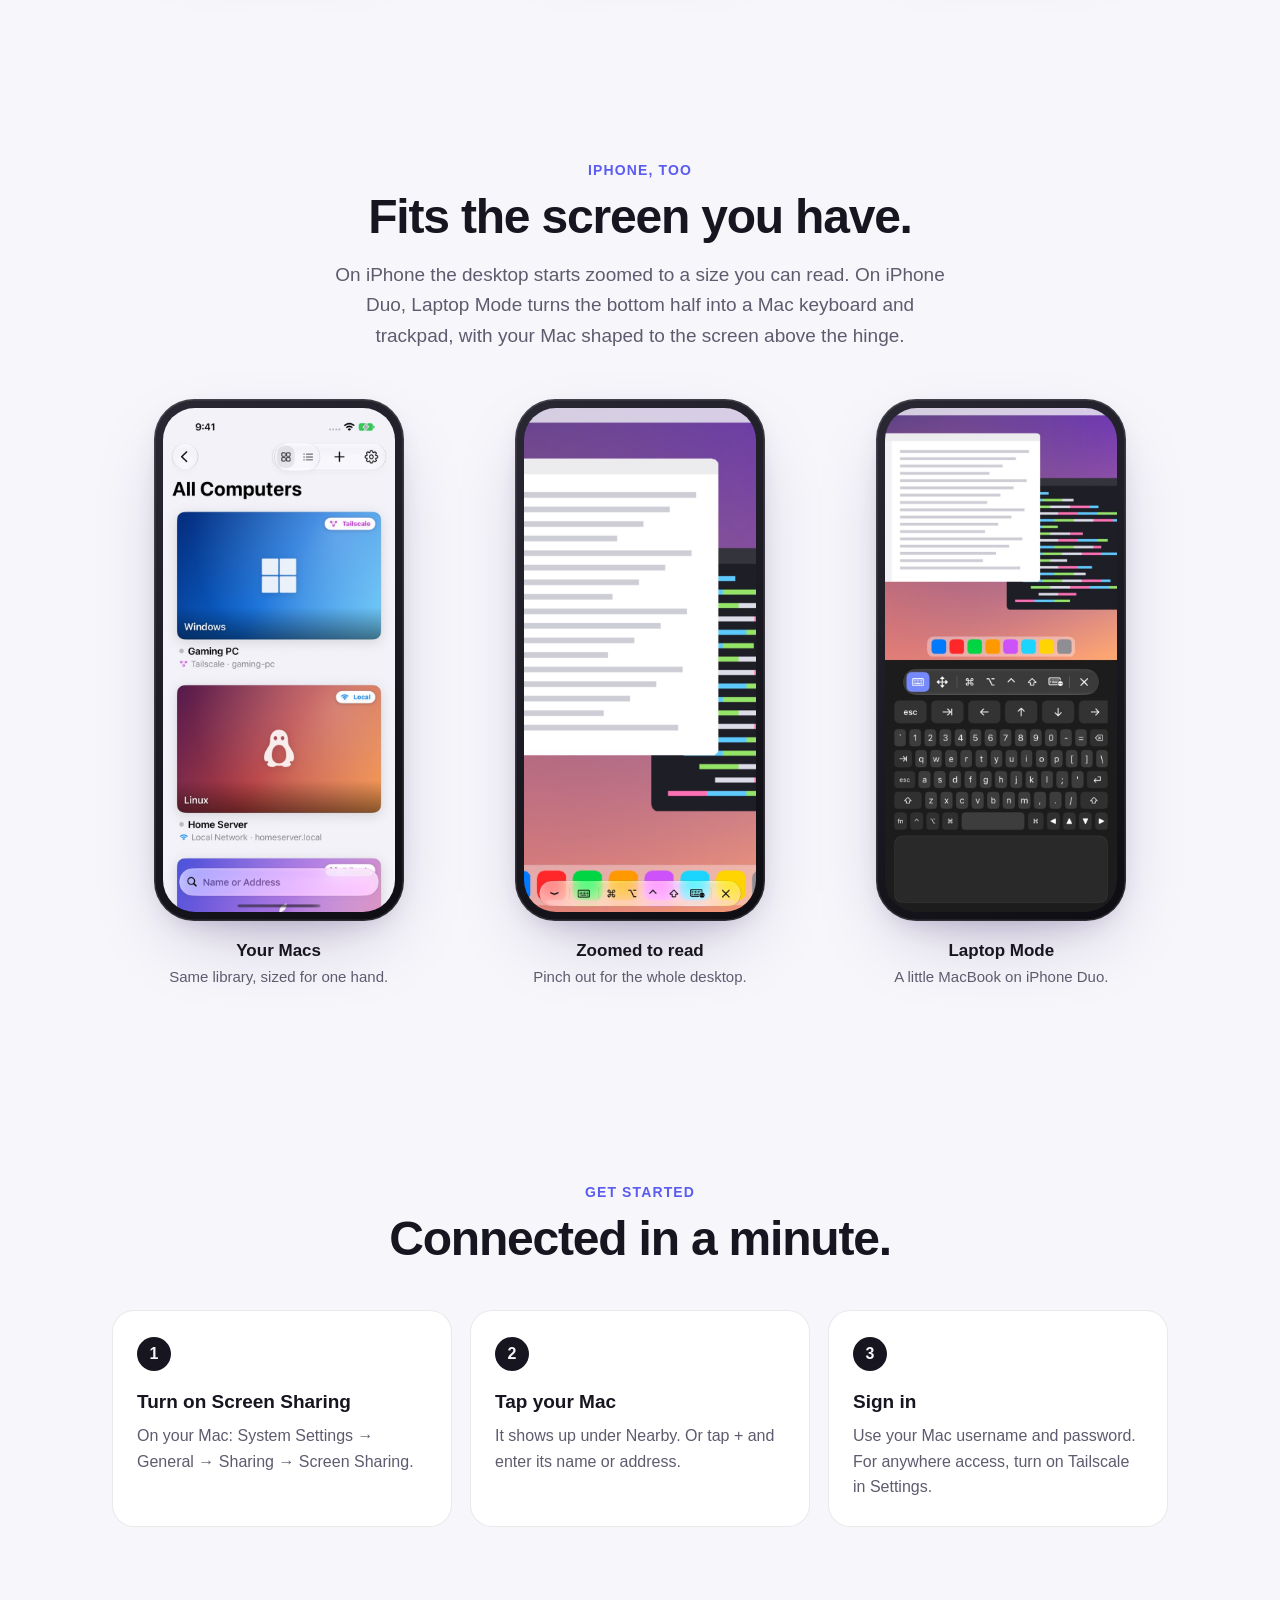
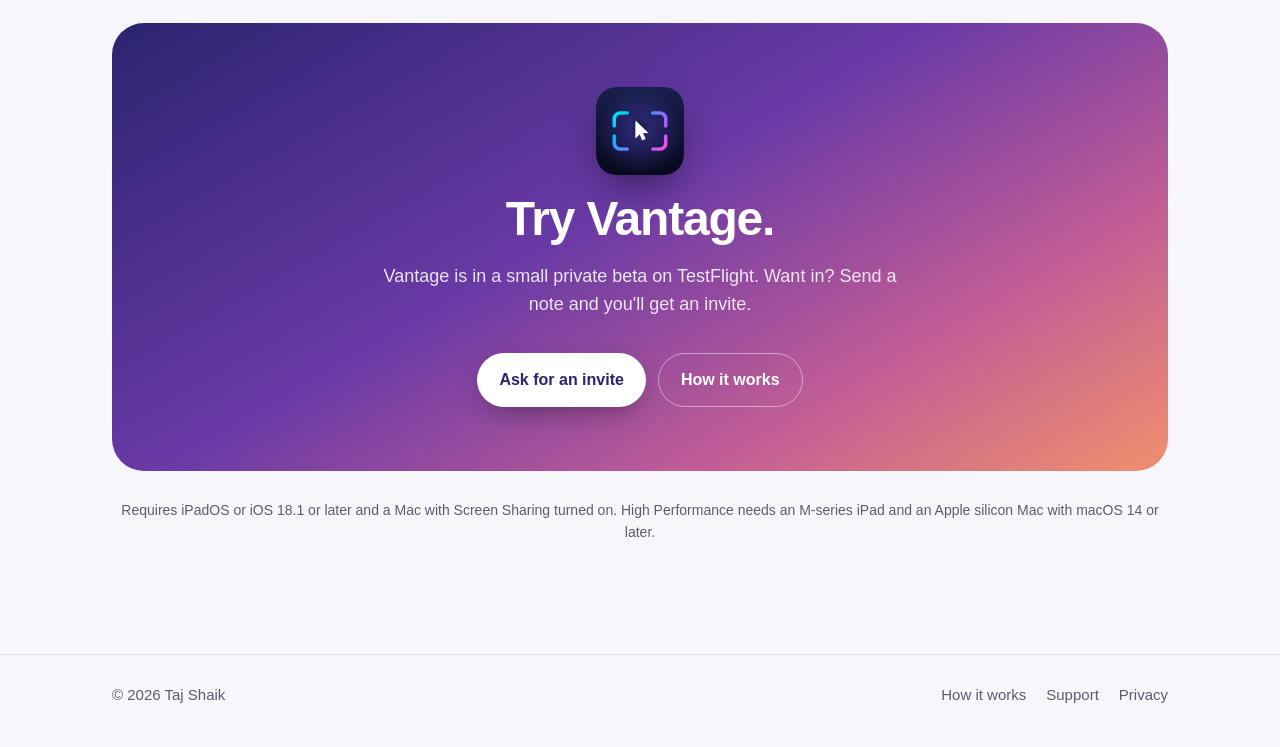
==== commit b965a2bb: "Remote, Laptop Mode, and a How it works page" ====
--- a/index.html
+++ b/index.html
@@ -4,7 +4,7 @@
 <meta charset="utf-8">
 <meta name="viewport" content="width=device-width, initial-scale=1">
 <title>Vantage — Your Mac, on your iPad</title>
-<meta name="description" content="Vantage is a remote desktop for iPad and iPhone, made for Macs. Built-in Tailscale, a floating toolbar, a screen you simply touch, and High Performance video with sound.">
+<meta name="description" content="Vantage is a remote desktop for iPad and iPhone, made for Macs. Built-in Tailscale, a floating toolbar, a screen you simply touch, High Performance video with sound, and remotes for your keyboard, slides and games.">
 <meta property="og:title" content="Vantage — Your Mac, on your iPad">
 <meta property="og:description" content="A remote desktop for iPad and iPhone, made for Macs. Nothing to install on the Mac.">
 <meta property="og:image" content="img/session.jpg">
@@ -187,6 +187,8 @@
     <nav>
       <a class="hide-s" href="#features">Features</a>
       <a class="hide-s" href="#high-performance">High Performance</a>
+      <a class="hide-s" href="#remote">Remote</a>
+      <a href="how.html">How it works</a>
       <a href="support.html">Support</a>
     </nav>
   </div>
@@ -219,7 +221,7 @@
       <div class="card">
         <div class="icon"><svg viewBox="0 0 24 24" fill="none" stroke="currentColor" stroke-width="2" stroke-linecap="round" stroke-linejoin="round"><rect x="3" y="4" width="18" height="12" rx="2"/><path d="M8 20h8M12 16v4"/></svg></div>
         <h3>Nothing to install</h3>
-        <p>Uses macOS Screen Sharing as it comes. No helper app, no extra server, no account to create.</p>
+        <p>Uses macOS Screen Sharing as it comes. No extra server, no account to create, nothing to set up on the Mac but a switch.</p>
       </div>
       <div class="card">
         <div class="icon warm"><svg viewBox="0 0 24 24" fill="none" stroke="currentColor" stroke-width="2" stroke-linecap="round" stroke-linejoin="round"><circle cx="6" cy="6" r="2.2"/><circle cx="18" cy="6" r="2.2"/><circle cx="12" cy="18" r="2.2"/><path d="M8 7.2l2.8 8.6M16 7.2l-2.8 8.6M8.2 6h7.6"/></svg></div>
@@ -290,12 +292,53 @@
   </div>
 </section>
 
+<section id="remote">
+  <div class="wrap">
+    <div class="center">
+      <div class="kicker">Remote</div>
+      <h2>Your phone, as the controls.</h2>
+      <p class="sub">Sometimes you don't need to see the screen, just drive it. Remote connects to your Mac without streaming video, so it's quick to start and easy on battery and data.</p>
+    </div>
+    <div class="grid">
+      <div class="card">
+        <div class="icon"><svg viewBox="0 0 24 24" fill="none" stroke="currentColor" stroke-width="2" stroke-linecap="round" stroke-linejoin="round"><rect x="2" y="6" width="20" height="12" rx="2"/><path d="M6 10h.01M10 10h.01M14 10h.01M18 10h.01M7 14h10"/></svg></div>
+        <h3>Keyboard &amp; Mouse</h3>
+        <p>A big trackpad with tap to click, two-finger scroll and right-click, a full Mac keyboard, and dictation for typing. For the Mac across the room on the TV.</p>
+      </div>
+      <div class="card">
+        <div class="icon warm"><svg viewBox="0 0 24 24" fill="none" stroke="currentColor" stroke-width="2" stroke-linecap="round" stroke-linejoin="round"><rect x="3" y="4" width="18" height="12" rx="2"/><path d="M10 8l4 2-4 2z"/><path d="M8 20l4-4 4 4"/></svg></div>
+        <h3>Presentation</h3>
+        <p>Next and previous as big as your palm, start and end for Keynote, PowerPoint and Google Slides, a black screen, a timer, and a laser pointer you aim by tilting your phone.</p>
+      </div>
+      <div class="card">
+        <div class="icon cool"><svg viewBox="0 0 24 24" fill="none" stroke="currentColor" stroke-width="2" stroke-linecap="round" stroke-linejoin="round"><path d="M6 9h12a4 4 0 014 4v1a3 3 0 01-5.2 2L15 14H9l-1.8 2A3 3 0 012 14v-1a4 4 0 014-4z"/><path d="M7 12v2M6 13h2M16 12h.01M18 13h.01"/></svg></div>
+        <h3>Controller</h3>
+        <p>An on-screen gamepad, or the Bluetooth controller you already own, with every button mapped to the keys your game wants.</p>
+      </div>
+    </div>
+    <div class="phones">
+      <figure>
+        <div class="phone"><img src="img/remote-keyboard.jpg" width="640" height="1391" loading="lazy" alt="The Keyboard and Mouse remote: a trackpad above a Mac keyboard"></div>
+        <figcaption>Keyboard &amp; Mouse</figcaption>
+      </figure>
+      <figure>
+        <div class="phone"><img src="img/remote-presentation.jpg" width="640" height="1391" loading="lazy" alt="The Presentation remote: big Next and Previous buttons, Start, End, Black, a timer and a laser button"></div>
+        <figcaption>Presentation</figcaption>
+      </figure>
+      <figure>
+        <div class="phone"><img src="img/remote-controller.jpg" width="640" height="1391" loading="lazy" alt="The Controller remote: an on-screen gamepad"></div>
+        <figcaption>Controller</figcaption>
+      </figure>
+    </div>
+  </div>
+</section>
+
 <section>
   <div class="wrap">
     <div class="center">
       <div class="kicker">iPhone, too</div>
       <h2>Fits the screen you have.</h2>
-      <p class="sub">On iPhone the desktop starts zoomed to a size you can read. Half-fold a foldable and the bottom becomes a keyboard row and trackpad.</p>
+      <p class="sub">On iPhone the desktop starts zoomed to a size you can read. On iPhone Duo, Laptop Mode turns the bottom half into a Mac keyboard and trackpad, with your Mac shaped to the screen above the hinge.</p>
     </div>
     <div class="phones">
       <figure>
@@ -307,8 +350,8 @@
         <figcaption><b>Zoomed to read</b>Pinch out for the whole desktop.</figcaption>
       </figure>
       <figure>
-        <div class="phone"><img src="img/tabletop.jpg" width="640" height="1391" loading="lazy" alt="A half-folded phone: the desktop above, toolbar, keys and a trackpad below"></div>
-        <figcaption><b>Tabletop</b>A little laptop on a foldable.</figcaption>
+        <div class="phone"><img src="img/tabletop.jpg" width="640" height="1391" loading="lazy" alt="Laptop Mode on iPhone Duo: the Mac above the hinge, a Mac keyboard and trackpad below"></div>
+        <figcaption><b>Laptop Mode</b>A little MacBook on iPhone Duo.</figcaption>
       </figure>
     </div>
   </div>
@@ -336,7 +379,7 @@
       <p>Vantage is in a small private beta on TestFlight. Want in? Send a note and you'll get an invite.</p>
       <div class="ctas">
         <a class="btn primary" href="mailto:tajshaik24@gmail.com?subject=Vantage%20beta">Ask for an invite</a>
-        <a class="btn ghost" href="support.html">Help &amp; setup</a>
+        <a class="btn ghost" href="how.html">How it works</a>
       </div>
     </div>
     <p class="reqs">Requires iPadOS or iOS 18.1 or later and a Mac with Screen Sharing turned on. High Performance needs an M-series iPad and an Apple silicon Mac with macOS 14 or later.</p>
@@ -346,7 +389,7 @@
 <footer>
   <div class="wrap">
     <span>© 2026 Taj Shaik</span>
-    <nav><a href="support.html">Support</a><a href="privacy.html">Privacy</a></nav>
+    <nav><a href="how.html">How it works</a><a href="support.html">Support</a><a href="privacy.html">Privacy</a></nav>
   </div>
 </footer>
 
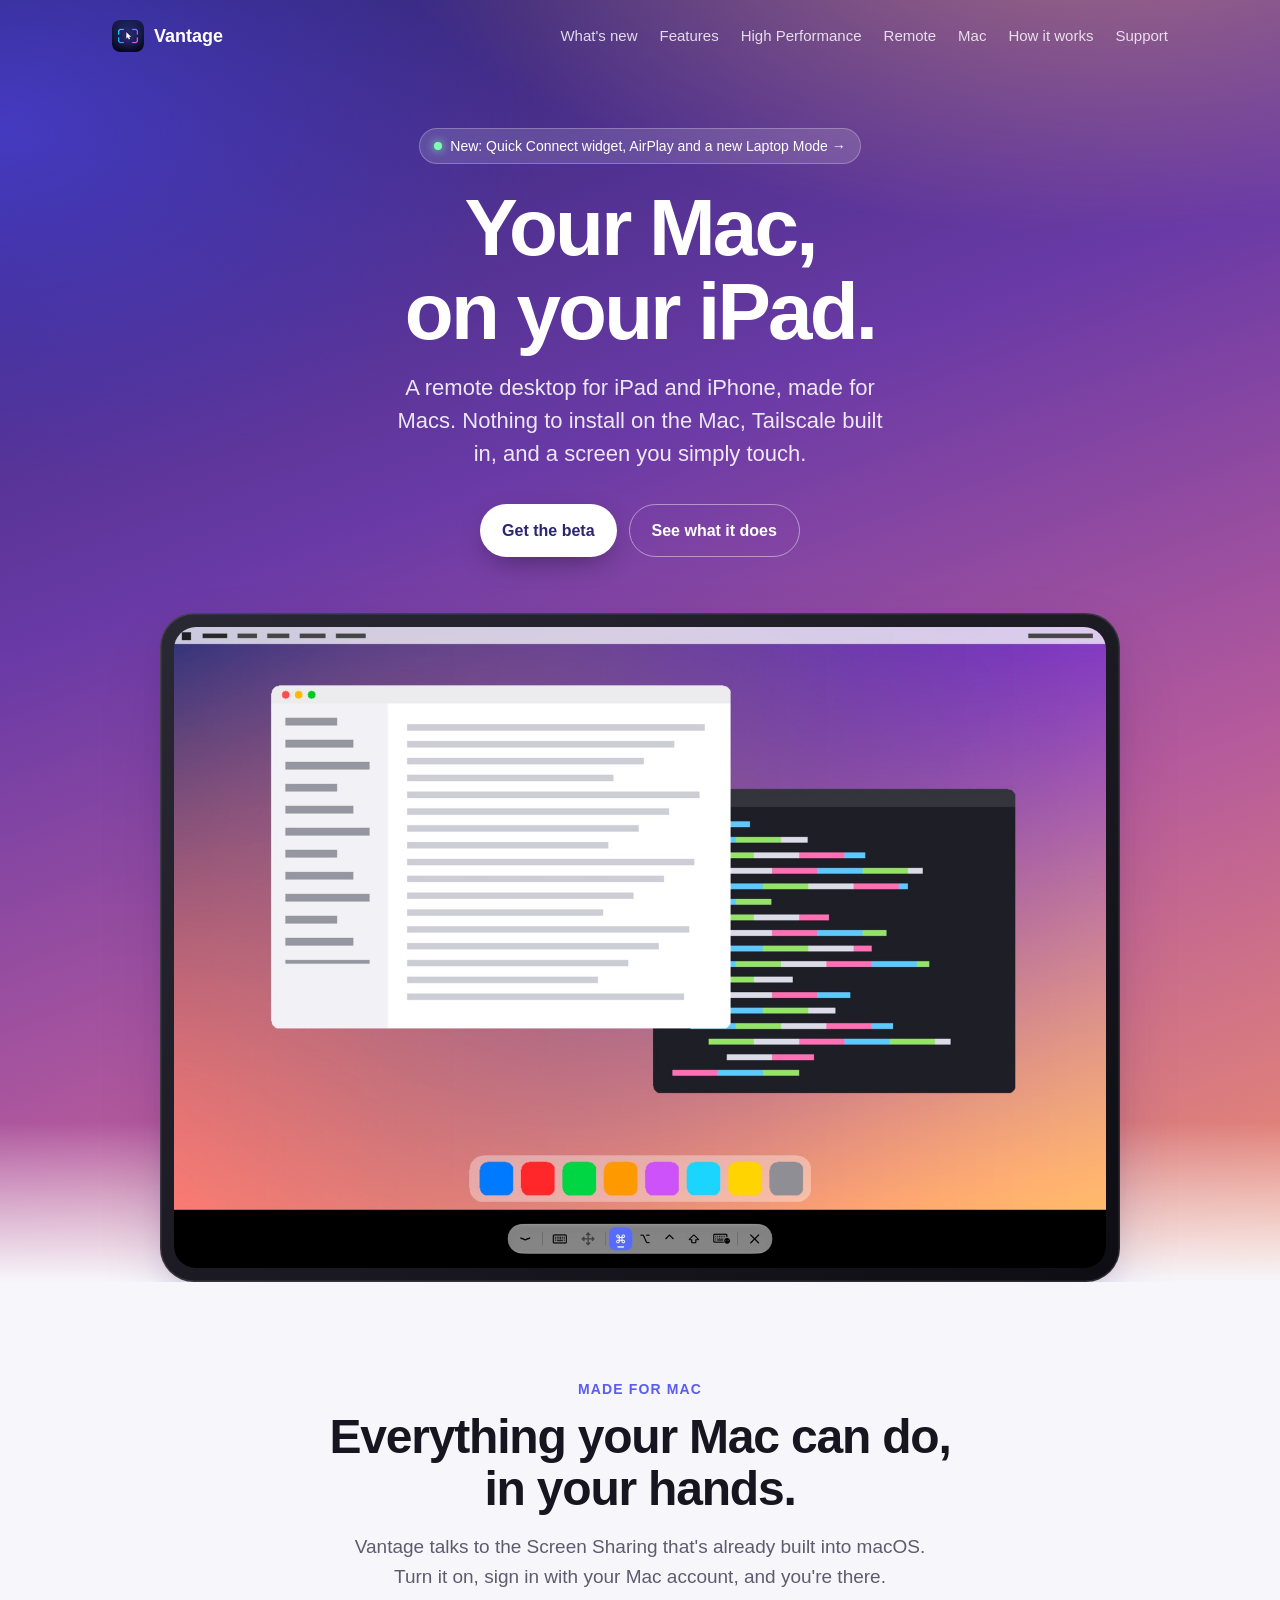
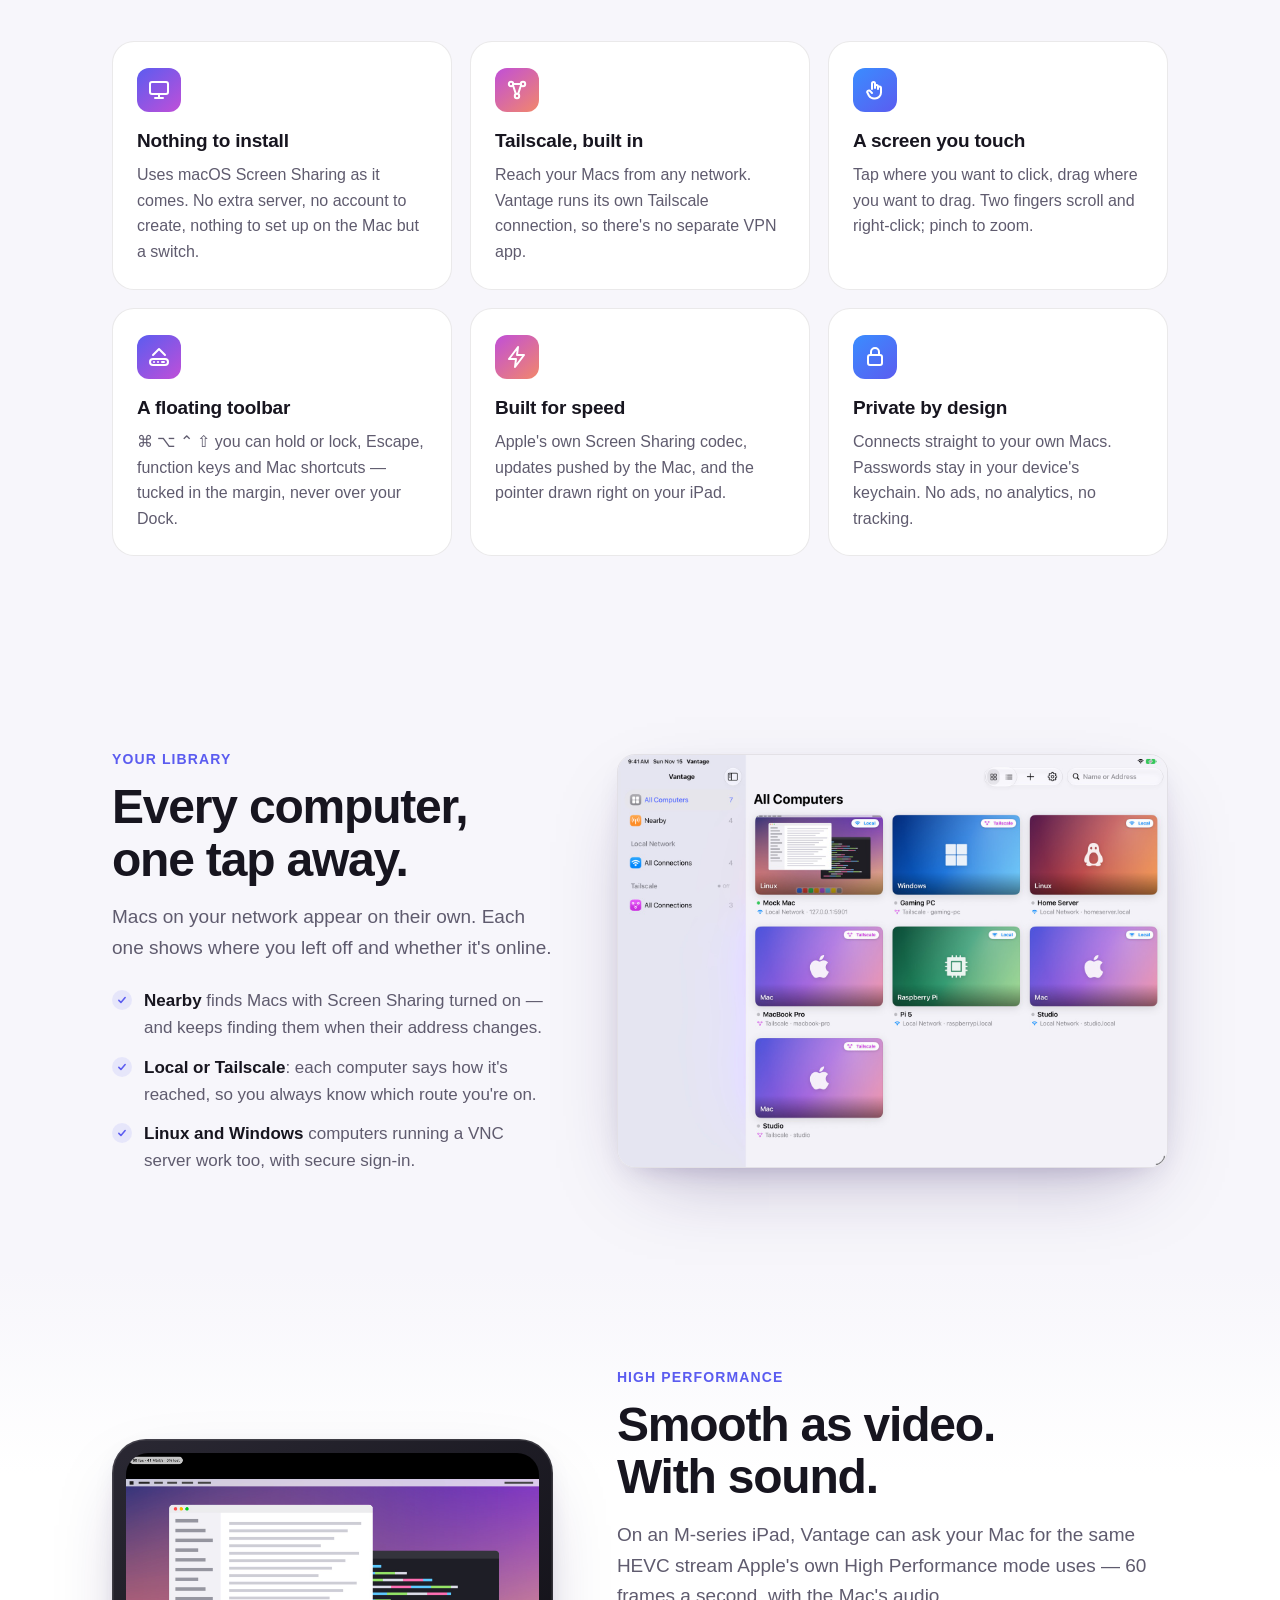
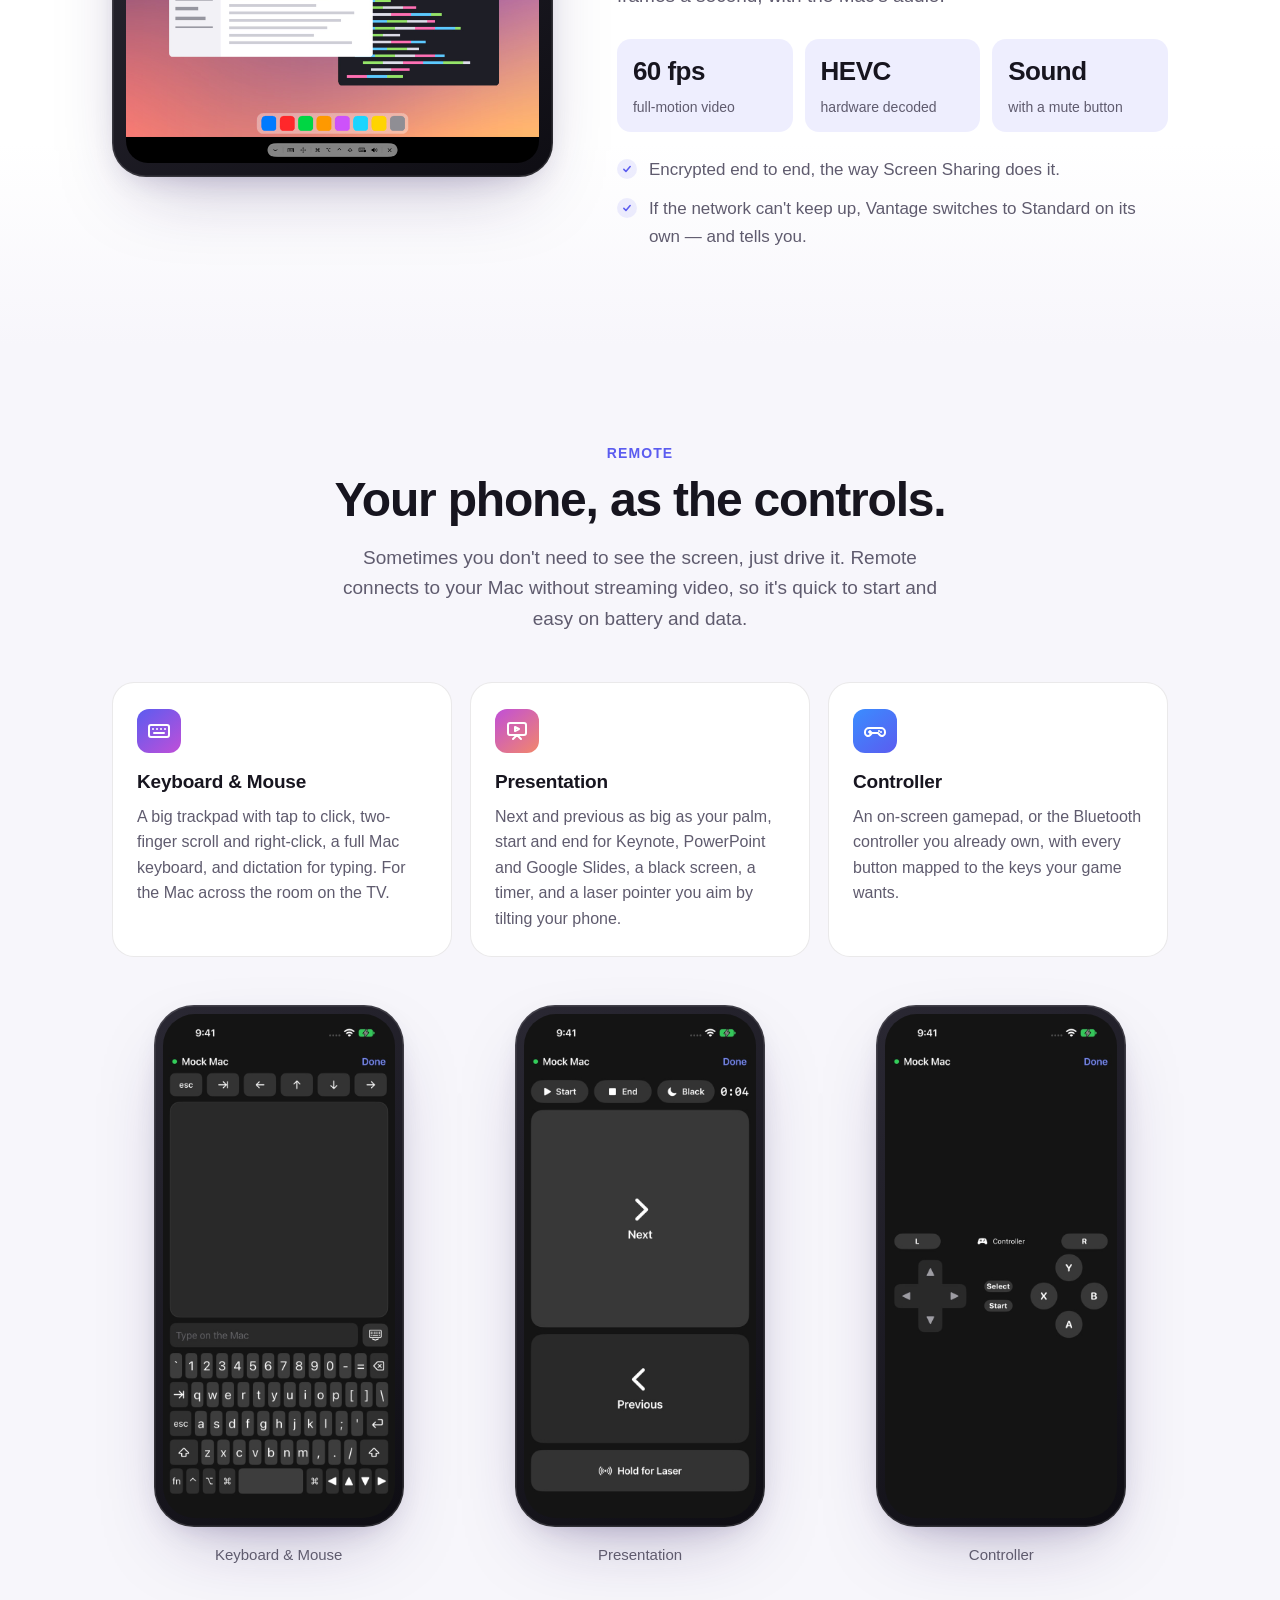
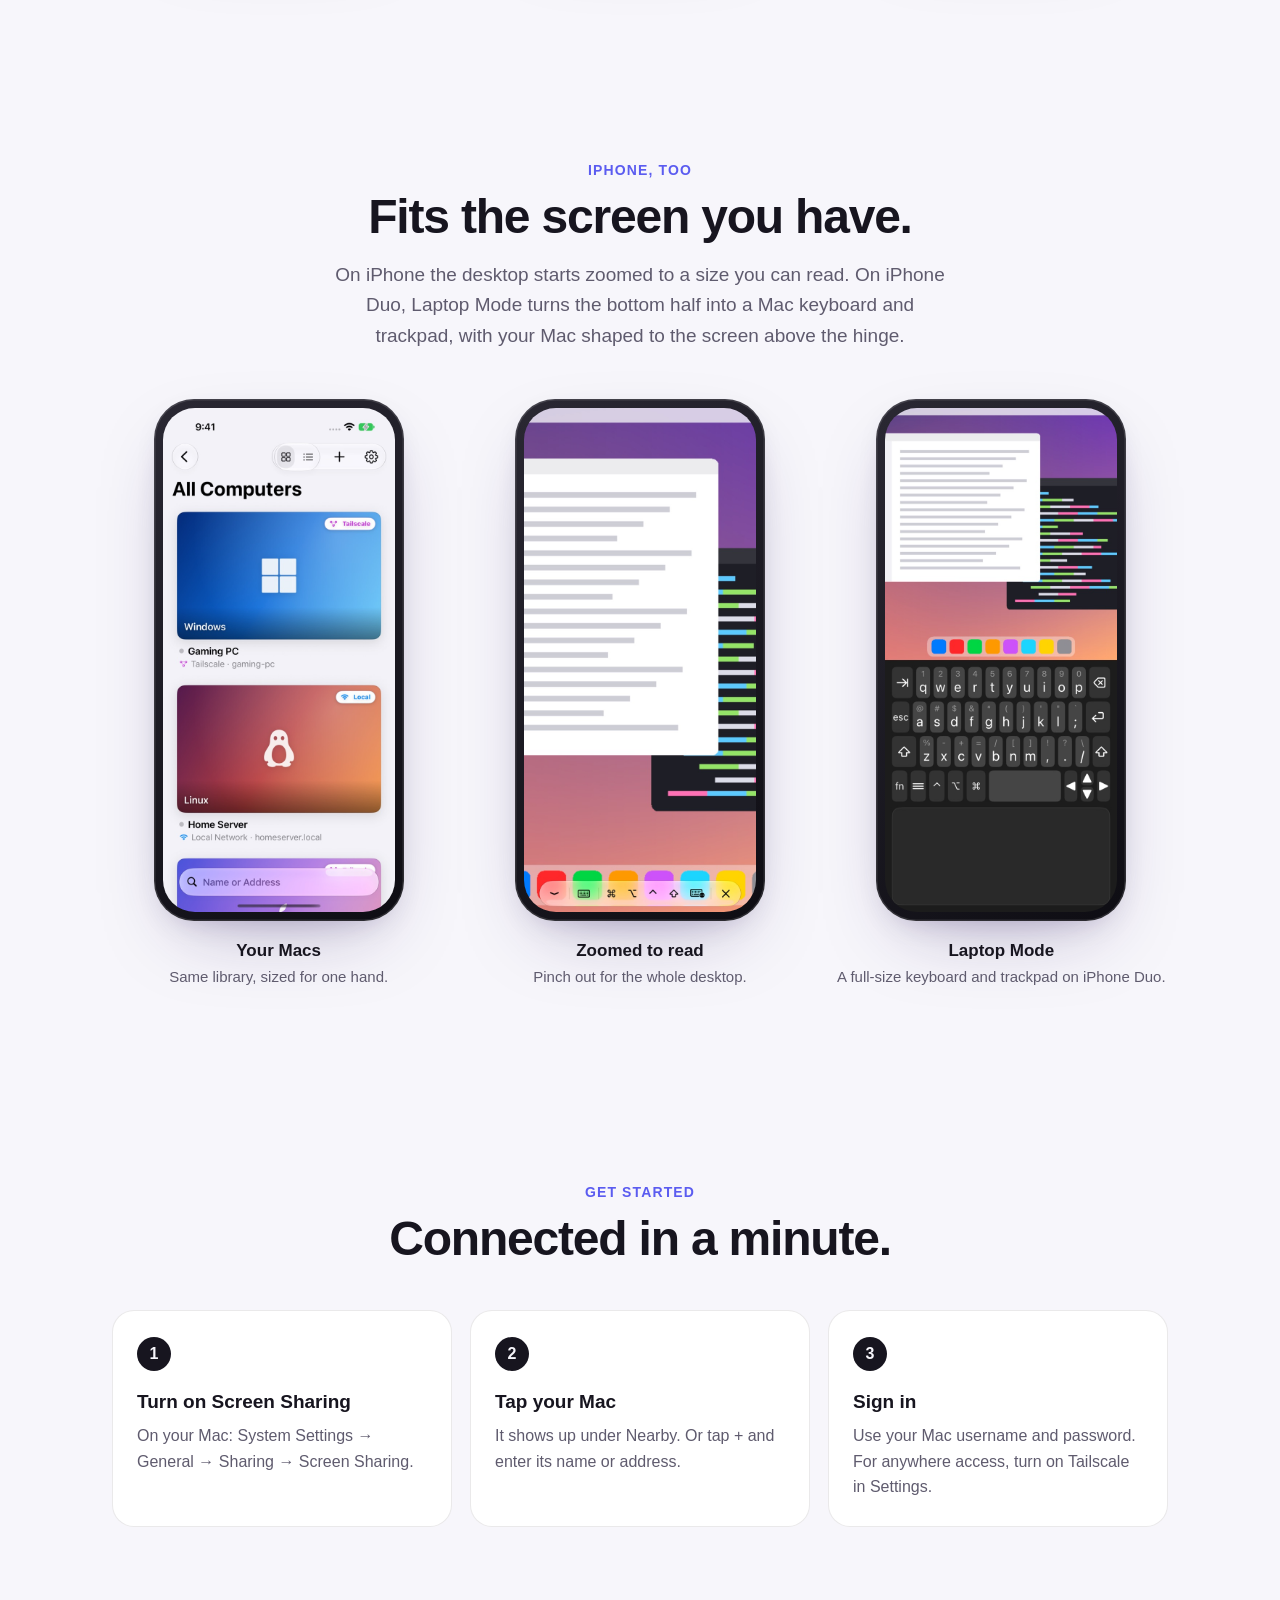
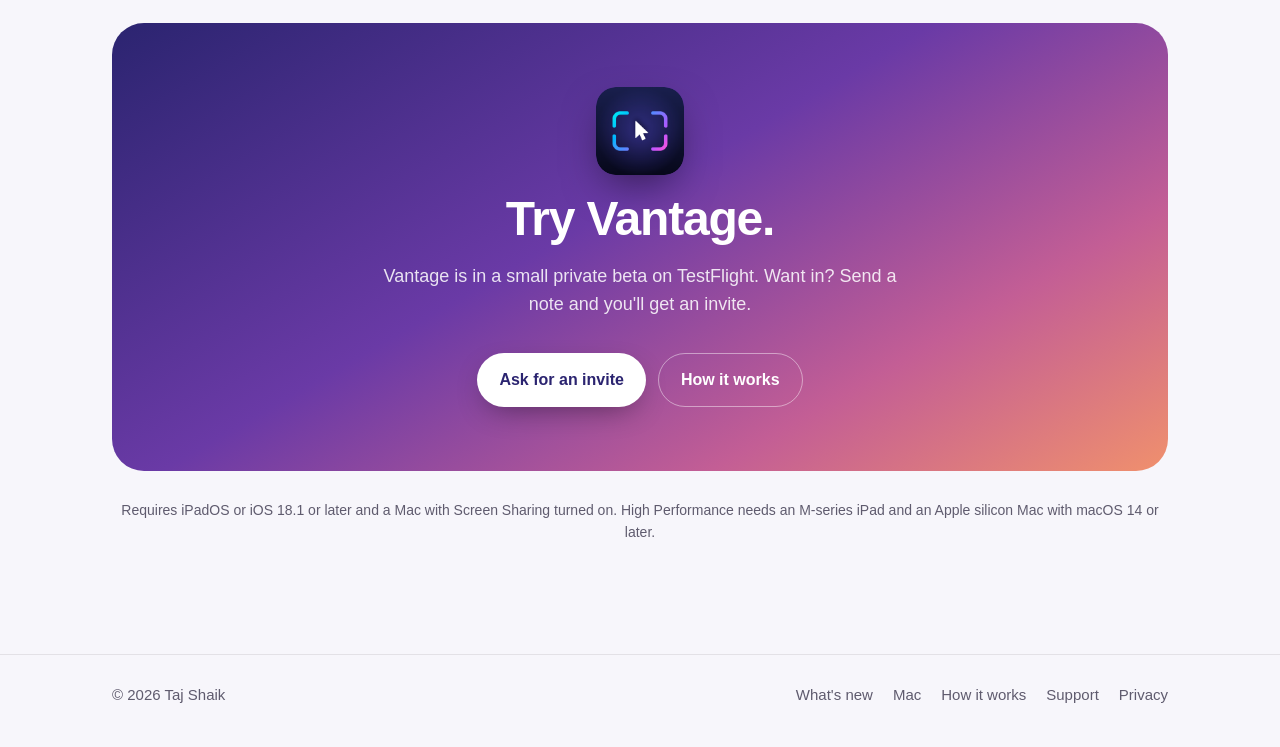
==== commit f8dd7277: "What's new and Mac pages; new Laptop Mode screenshot" ====
--- a/index.html
+++ b/index.html
@@ -10,174 +10,7 @@
 <meta property="og:image" content="img/session.jpg">
 <link rel="icon" href="img/icon-256.png">
 <link rel="apple-touch-icon" href="img/icon-256.png">
-<style>
-:root {
-  --bg: #f7f6fb; --bg-2: #ffffff; --fg: #17151f; --muted: #5f5b6e; --line: rgba(23, 21, 31, .09);
-  --accent: #5b5cf0; --accent-2: #c04fd8; --accent-3: #f2876b; --card: #ffffff; --chip: rgba(91, 92, 240, .1);
-  --shadow: 0 30px 80px -30px rgba(40, 20, 90, .35), 0 10px 30px -15px rgba(40, 20, 90, .25);
-  --hero-ink: #ffffff;
-}
-@media (prefers-color-scheme: dark) {
-  :root:not([data-theme="light"]) {
-    --bg: #0b0a14; --bg-2: #12101e; --fg: #eeecf6; --muted: #a6a2b8; --line: rgba(255, 255, 255, .09);
-    --accent: #8f90ff; --accent-2: #db7bf0; --accent-3: #ffa287; --card: #161427; --chip: rgba(143, 144, 255, .14);
-    --shadow: 0 30px 80px -30px rgba(0, 0, 0, .8), 0 10px 30px -15px rgba(0, 0, 0, .6);
-  }
-}
-:root[data-theme="dark"] {
-  --bg: #0b0a14; --bg-2: #12101e; --fg: #eeecf6; --muted: #a6a2b8; --line: rgba(255, 255, 255, .09);
-  --accent: #8f90ff; --accent-2: #db7bf0; --accent-3: #ffa287; --card: #161427; --chip: rgba(143, 144, 255, .14);
-  --shadow: 0 30px 80px -30px rgba(0, 0, 0, .8), 0 10px 30px -15px rgba(0, 0, 0, .6);
-}
-* { box-sizing: border-box; }
-html { scroll-behavior: smooth; }
-body {
-  margin: 0; background: var(--bg); color: var(--fg);
-  font: 17px/1.6 -apple-system, BlinkMacSystemFont, "SF Pro Text", "Helvetica Neue", Helvetica, Arial, sans-serif;
-  -webkit-font-smoothing: antialiased; overflow-x: hidden;
-}
-img { max-width: 100%; height: auto; display: block; }
-a { color: var(--accent); text-decoration: none; }
-a:hover { text-decoration: underline; }
-.wrap { max-width: 1120px; margin: 0 auto; padding: 0 16px; }
-@media (min-width: 720px) { .wrap { padding: 0 32px; } }
-
-/* Top bar */
-.top { position: absolute; inset: 0 0 auto; z-index: 3; }
-.top .wrap { display: flex; align-items: center; justify-content: space-between; height: 72px; }
-.brand { display: flex; align-items: center; gap: 10px; color: var(--hero-ink); font-weight: 650; font-size: 18px; }
-.brand img { width: 32px; height: 32px; border-radius: 8px; }
-.top nav { display: flex; gap: 22px; font-size: 15px; }
-.top nav a { color: rgba(255, 255, 255, .82); }
-.top nav a:hover { color: #fff; text-decoration: none; }
-@media (max-width: 560px) { .top nav a.hide-s { display: none; } }
-
-/* Hero */
-.hero {
-  position: relative; color: var(--hero-ink); padding: 128px 0 0; overflow: hidden;
-  background:
-    radial-gradient(1200px 600px at 85% -10%, rgba(255, 170, 120, .55), transparent 60%),
-    radial-gradient(900px 600px at 0% 10%, rgba(70, 60, 200, .9), transparent 60%),
-    linear-gradient(160deg, #2b2470 0%, #6a3aa6 38%, #b55a9c 68%, #f0906d 100%);
-}
-.hero::after { /* fades the hero into the page */
-  content: ""; position: absolute; inset: auto 0 0; height: 160px; background: linear-gradient(transparent, var(--bg));
-}
-.hero .wrap { position: relative; z-index: 1; text-align: center; }
-.eyebrow {
-  display: inline-flex; align-items: center; gap: 8px; padding: 6px 14px; border-radius: 999px; font-size: 14px;
-  background: rgba(255, 255, 255, .14); border: 1px solid rgba(255, 255, 255, .25); backdrop-filter: blur(8px);
-}
-.eyebrow .dot { width: 8px; height: 8px; border-radius: 50%; background: #7dffb0; box-shadow: 0 0 10px #7dffb0; }
-h1 {
-  font-size: clamp(40px, 7.2vw, 80px); line-height: 1.04; letter-spacing: -.035em; margin: 22px auto 18px;
-  font-weight: 750; max-width: 14ch;
-}
-.lede { font-size: clamp(18px, 2.2vw, 22px); line-height: 1.5; max-width: 40ch; margin: 0 auto; color: rgba(255, 255, 255, .88); }
-.ctas { display: flex; gap: 12px; justify-content: center; flex-wrap: wrap; margin: 34px 0 0; }
-.btn {
-  display: inline-flex; align-items: center; gap: 8px; padding: 13px 22px; border-radius: 999px; font-weight: 600;
-  font-size: 16px; transition: transform .15s ease, box-shadow .15s ease;
-}
-.btn:hover { text-decoration: none; transform: translateY(-1px); }
-.btn.primary { background: #fff; color: #2b2470; box-shadow: 0 10px 30px -10px rgba(0, 0, 0, .45); }
-.btn.ghost { color: #fff; border: 1px solid rgba(255, 255, 255, .45); }
-.note { font-size: 14px; color: rgba(255, 255, 255, .7); margin-top: 14px; }
-
-/* Device frames */
-.ipad {
-  margin: 56px auto 0; max-width: 960px; padding: 14px; border-radius: 34px;
-  background: linear-gradient(145deg, #2a2833, #0e0d13); box-shadow: var(--shadow), inset 0 0 0 1.5px rgba(255, 255, 255, .12);
-}
-.ipad img { border-radius: 22px; aspect-ratio: 4 / 3; width: 100%; object-fit: cover; }
-.ipad img.natural { aspect-ratio: auto; height: auto; }
-@media (max-width: 560px) { .ipad { padding: 7px; border-radius: 20px; } .ipad img { border-radius: 14px; } }
-.phone {
-  width: 100%; max-width: 250px; padding: 9px; border-radius: 40px; margin: 0 auto;
-  background: linear-gradient(145deg, #2a2833, #0e0d13); box-shadow: var(--shadow), inset 0 0 0 1.5px rgba(255, 255, 255, .12);
-}
-.phone img { border-radius: 32px; aspect-ratio: 640 / 1391; object-fit: cover; width: 100%; }
-
-/* Sections */
-section { padding: 96px 0; }
-@media (max-width: 720px) { section { padding: 64px 0; } }
-.kicker { font-size: 14px; font-weight: 650; letter-spacing: .08em; text-transform: uppercase; color: var(--accent); }
-h2 { font-size: clamp(30px, 4.4vw, 48px); line-height: 1.1; letter-spacing: -.025em; margin: 10px 0 16px; font-weight: 720; }
-.sub { color: var(--muted); font-size: 19px; max-width: 58ch; margin: 0; }
-.center { text-align: center; }
-.center .sub { margin: 0 auto; }
-
-/* Feature grid */
-.grid { display: grid; gap: 18px; grid-template-columns: repeat(auto-fit, minmax(260px, 1fr)); margin-top: 48px; }
-.card {
-  background: var(--card); border: 1px solid var(--line); border-radius: 22px; padding: 26px 24px 24px;
-  transition: transform .2s ease, box-shadow .2s ease;
-}
-.card:hover { transform: translateY(-2px); box-shadow: var(--shadow); }
-.card h3 { font-size: 19px; margin: 14px 0 6px; letter-spacing: -.01em; }
-.card p { margin: 0; color: var(--muted); font-size: 16px; }
-.icon {
-  width: 44px; height: 44px; border-radius: 12px; display: grid; place-items: center; color: #fff;
-  background: linear-gradient(140deg, var(--accent), var(--accent-2));
-}
-.icon svg { width: 24px; height: 24px; }
-.icon.warm { background: linear-gradient(140deg, var(--accent-2), var(--accent-3)); }
-.icon.cool { background: linear-gradient(140deg, #3a8dff, var(--accent)); }
-
-/* Split rows */
-.split { display: grid; gap: 48px; align-items: center; grid-template-columns: 1fr; }
-@media (min-width: 900px) { .split { grid-template-columns: 1fr 1.25fr; gap: 64px; } .split.flip > :first-child { order: 2; } }
-.shot { border-radius: 18px; box-shadow: var(--shadow); border: 1px solid var(--line); width: 100%; }
-.points { list-style: none; padding: 0; margin: 24px 0 0; display: grid; gap: 12px; }
-.points li { display: flex; gap: 12px; color: var(--muted); }
-.points li::before {
-  content: ""; flex: none; width: 20px; height: 20px; margin-top: 3px; border-radius: 50%;
-  background: var(--chip) url("data:image/svg+xml,%3Csvg xmlns='http://www.w3.org/2000/svg' viewBox='0 0 20 20'%3E%3Cpath d='M5.5 10.5l3 3 6-7' fill='none' stroke='%235b5cf0' stroke-width='2.2' stroke-linecap='round' stroke-linejoin='round'/%3E%3C/svg%3E") center / 14px no-repeat;
-}
-.points b { color: var(--fg); font-weight: 600; }
-
-/* High Performance band */
-.band {
-  background: linear-gradient(180deg, var(--bg), var(--bg-2) 30%, var(--bg-2) 70%, var(--bg));
-}
-.stats { display: grid; gap: 12px; grid-template-columns: repeat(3, 1fr); margin-top: 28px; }
-@media (max-width: 420px) { .stats { grid-template-columns: 1fr 1fr; } }
-.stat { background: var(--chip); border-radius: 14px; padding: 12px 16px; }
-.stat b { display: block; font-size: 26px; letter-spacing: -.02em; color: var(--fg); }
-.stat span { font-size: 14px; color: var(--muted); }
-
-/* Phones row */
-.phones { display: grid; gap: 28px; grid-template-columns: 1fr; margin-top: 48px; }
-@media (min-width: 720px) { .phones { grid-template-columns: repeat(3, 1fr); } }
-.phones figure { margin: 0; }
-.phones figcaption { text-align: center; margin-top: 16px; color: var(--muted); font-size: 15px; }
-.phones figcaption b { display: block; color: var(--fg); font-size: 17px; }
-
-/* Steps */
-.steps { display: grid; gap: 18px; grid-template-columns: repeat(auto-fit, minmax(240px, 1fr)); margin-top: 44px; counter-reset: step; }
-.step { background: var(--card); border: 1px solid var(--line); border-radius: 22px; padding: 26px 24px; }
-.step::before {
-  counter-increment: step; content: counter(step); display: grid; place-items: center; width: 34px; height: 34px;
-  border-radius: 50%; background: var(--fg); color: var(--bg); font-weight: 700; font-size: 16px;
-}
-.step h3 { margin: 16px 0 6px; font-size: 19px; }
-.step p { margin: 0; color: var(--muted); font-size: 16px; }
-
-/* Closing CTA */
-.closer {
-  border-radius: 32px; padding: 64px 24px; text-align: center; color: #fff; position: relative; overflow: hidden;
-  background: linear-gradient(150deg, #2b2470, #6a3aa6 45%, #c35e95 75%, #f0906d);
-}
-.closer h2 { color: #fff; }
-.closer p { color: rgba(255, 255, 255, .86); max-width: 52ch; margin: 0 auto; font-size: 18px; }
-.closer img { width: 88px; height: 88px; border-radius: 20px; margin: 0 auto 18px; box-shadow: 0 16px 40px -10px rgba(0, 0, 0, .5); }
-.reqs { font-size: 14px; color: var(--muted); margin-top: 28px; text-align: center; }
-
-footer { border-top: 1px solid var(--line); padding: 28px 0 40px; font-size: 15px; color: var(--muted); }
-footer .wrap { display: flex; justify-content: space-between; gap: 16px; flex-wrap: wrap; }
-footer nav { display: flex; gap: 20px; }
-footer a { color: var(--muted); }
-</style>
+<link rel="stylesheet" href="home.css">
 </head>
 <body>
 
@@ -185,9 +18,11 @@
   <div class="wrap">
     <a class="brand" href="./"><img src="img/icon-256.png" alt="">Vantage</a>
     <nav>
+      <a href="new.html">What's new</a>
       <a class="hide-s" href="#features">Features</a>
       <a class="hide-s" href="#high-performance">High Performance</a>
       <a class="hide-s" href="#remote">Remote</a>
+      <a class="hide-s" href="mac.html">Mac</a>
       <a href="how.html">How it works</a>
       <a href="support.html">Support</a>
     </nav>
@@ -196,7 +31,7 @@
 
 <div class="hero">
   <div class="wrap">
-    <span class="eyebrow"><span class="dot"></span>Now in beta on TestFlight</span>
+    <a class="eyebrow" href="new.html" style="color:#fff"><span class="dot"></span>New: Quick Connect widget, AirPlay and a new Laptop Mode&nbsp;→</a>
     <h1>Your Mac,<br>on your iPad.</h1>
     <p class="lede">A remote desktop for iPad and iPhone, made for Macs. Nothing to install on the Mac, Tailscale built in, and a screen you simply touch.</p>
     <div class="ctas">
@@ -351,7 +186,7 @@
       </figure>
       <figure>
         <div class="phone"><img src="img/tabletop.jpg" width="640" height="1391" loading="lazy" alt="Laptop Mode on iPhone Duo: the Mac above the hinge, a Mac keyboard and trackpad below"></div>
-        <figcaption><b>Laptop Mode</b>A little MacBook on iPhone Duo.</figcaption>
+        <figcaption><b>Laptop Mode</b>A full-size keyboard and trackpad on iPhone Duo.</figcaption>
       </figure>
     </div>
   </div>
@@ -389,7 +224,7 @@
 <footer>
   <div class="wrap">
     <span>© 2026 Taj Shaik</span>
-    <nav><a href="how.html">How it works</a><a href="support.html">Support</a><a href="privacy.html">Privacy</a></nav>
+    <nav><a href="new.html">What's new</a><a href="mac.html">Mac</a><a href="how.html">How it works</a><a href="support.html">Support</a><a href="privacy.html">Privacy</a></nav>
   </div>
 </footer>
 
--- a/home.css
+++ b/home.css
@@ -0,0 +1,166 @@
+:root {
+  --bg: #f7f6fb; --bg-2: #ffffff; --fg: #17151f; --muted: #5f5b6e; --line: rgba(23, 21, 31, .09);
+  --accent: #5b5cf0; --accent-2: #c04fd8; --accent-3: #f2876b; --card: #ffffff; --chip: rgba(91, 92, 240, .1);
+  --shadow: 0 30px 80px -30px rgba(40, 20, 90, .35), 0 10px 30px -15px rgba(40, 20, 90, .25);
+  --hero-ink: #ffffff;
+}
+@media (prefers-color-scheme: dark) {
+  :root:not([data-theme="light"]) {
+    --bg: #0b0a14; --bg-2: #12101e; --fg: #eeecf6; --muted: #a6a2b8; --line: rgba(255, 255, 255, .09);
+    --accent: #8f90ff; --accent-2: #db7bf0; --accent-3: #ffa287; --card: #161427; --chip: rgba(143, 144, 255, .14);
+    --shadow: 0 30px 80px -30px rgba(0, 0, 0, .8), 0 10px 30px -15px rgba(0, 0, 0, .6);
+  }
+}
+:root[data-theme="dark"] {
+  --bg: #0b0a14; --bg-2: #12101e; --fg: #eeecf6; --muted: #a6a2b8; --line: rgba(255, 255, 255, .09);
+  --accent: #8f90ff; --accent-2: #db7bf0; --accent-3: #ffa287; --card: #161427; --chip: rgba(143, 144, 255, .14);
+  --shadow: 0 30px 80px -30px rgba(0, 0, 0, .8), 0 10px 30px -15px rgba(0, 0, 0, .6);
+}
+* { box-sizing: border-box; }
+html { scroll-behavior: smooth; }
+body {
+  margin: 0; background: var(--bg); color: var(--fg);
+  font: 17px/1.6 -apple-system, BlinkMacSystemFont, "SF Pro Text", "Helvetica Neue", Helvetica, Arial, sans-serif;
+  -webkit-font-smoothing: antialiased; overflow-x: hidden;
+}
+img { max-width: 100%; height: auto; display: block; }
+a { color: var(--accent); text-decoration: none; }
+a:hover { text-decoration: underline; }
+.wrap { max-width: 1120px; margin: 0 auto; padding: 0 16px; }
+@media (min-width: 720px) { .wrap { padding: 0 32px; } }
+
+/* Top bar */
+.top { position: absolute; inset: 0 0 auto; z-index: 3; }
+.top .wrap { display: flex; align-items: center; justify-content: space-between; height: 72px; }
+.brand { display: flex; align-items: center; gap: 10px; color: var(--hero-ink); font-weight: 650; font-size: 18px; }
+.brand img { width: 32px; height: 32px; border-radius: 8px; }
+.top nav { display: flex; gap: 22px; font-size: 15px; }
+.top nav a { color: rgba(255, 255, 255, .82); }
+.top nav a:hover { color: #fff; text-decoration: none; }
+@media (max-width: 560px) { .top nav a.hide-s { display: none; } }
+
+/* Hero */
+.hero {
+  position: relative; color: var(--hero-ink); padding: 128px 0 0; overflow: hidden;
+  background:
+    radial-gradient(1200px 600px at 85% -10%, rgba(255, 170, 120, .55), transparent 60%),
+    radial-gradient(900px 600px at 0% 10%, rgba(70, 60, 200, .9), transparent 60%),
+    linear-gradient(160deg, #2b2470 0%, #6a3aa6 38%, #b55a9c 68%, #f0906d 100%);
+}
+.hero::after { /* fades the hero into the page */
+  content: ""; position: absolute; inset: auto 0 0; height: 160px; background: linear-gradient(transparent, var(--bg));
+}
+.hero .wrap { position: relative; z-index: 1; text-align: center; }
+.eyebrow {
+  display: inline-flex; align-items: center; gap: 8px; padding: 6px 14px; border-radius: 999px; font-size: 14px;
+  background: rgba(255, 255, 255, .14); border: 1px solid rgba(255, 255, 255, .25); backdrop-filter: blur(8px);
+}
+.eyebrow .dot { width: 8px; height: 8px; border-radius: 50%; background: #7dffb0; box-shadow: 0 0 10px #7dffb0; }
+h1 {
+  font-size: clamp(40px, 7.2vw, 80px); line-height: 1.04; letter-spacing: -.035em; margin: 22px auto 18px;
+  font-weight: 750; max-width: 14ch;
+}
+.lede { font-size: clamp(18px, 2.2vw, 22px); line-height: 1.5; max-width: 40ch; margin: 0 auto; color: rgba(255, 255, 255, .88); }
+.ctas { display: flex; gap: 12px; justify-content: center; flex-wrap: wrap; margin: 34px 0 0; }
+.btn {
+  display: inline-flex; align-items: center; gap: 8px; padding: 13px 22px; border-radius: 999px; font-weight: 600;
+  font-size: 16px; transition: transform .15s ease, box-shadow .15s ease;
+}
+.btn:hover { text-decoration: none; transform: translateY(-1px); }
+.btn.primary { background: #fff; color: #2b2470; box-shadow: 0 10px 30px -10px rgba(0, 0, 0, .45); }
+.btn.ghost { color: #fff; border: 1px solid rgba(255, 255, 255, .45); }
+.note { font-size: 14px; color: rgba(255, 255, 255, .7); margin-top: 14px; }
+
+/* Device frames */
+.ipad {
+  margin: 56px auto 0; max-width: 960px; padding: 14px; border-radius: 34px;
+  background: linear-gradient(145deg, #2a2833, #0e0d13); box-shadow: var(--shadow), inset 0 0 0 1.5px rgba(255, 255, 255, .12);
+}
+.ipad img { border-radius: 22px; aspect-ratio: 4 / 3; width: 100%; object-fit: cover; }
+.ipad img.natural { aspect-ratio: auto; height: auto; }
+@media (max-width: 560px) { .ipad { padding: 7px; border-radius: 20px; } .ipad img { border-radius: 14px; } }
+.phone {
+  width: 100%; max-width: 250px; padding: 9px; border-radius: 40px; margin: 0 auto;
+  background: linear-gradient(145deg, #2a2833, #0e0d13); box-shadow: var(--shadow), inset 0 0 0 1.5px rgba(255, 255, 255, .12);
+}
+.phone img { border-radius: 32px; aspect-ratio: 640 / 1391; object-fit: cover; width: 100%; }
+
+/* Sections */
+section { padding: 96px 0; }
+@media (max-width: 720px) { section { padding: 64px 0; } }
+.kicker { font-size: 14px; font-weight: 650; letter-spacing: .08em; text-transform: uppercase; color: var(--accent); }
+h2 { font-size: clamp(30px, 4.4vw, 48px); line-height: 1.1; letter-spacing: -.025em; margin: 10px 0 16px; font-weight: 720; }
+.sub { color: var(--muted); font-size: 19px; max-width: 58ch; margin: 0; }
+.center { text-align: center; }
+.center .sub { margin: 0 auto; }
+
+/* Feature grid */
+.grid { display: grid; gap: 18px; grid-template-columns: repeat(auto-fit, minmax(260px, 1fr)); margin-top: 48px; }
+.card {
+  background: var(--card); border: 1px solid var(--line); border-radius: 22px; padding: 26px 24px 24px;
+  transition: transform .2s ease, box-shadow .2s ease;
+}
+.card:hover { transform: translateY(-2px); box-shadow: var(--shadow); }
+.card h3 { font-size: 19px; margin: 14px 0 6px; letter-spacing: -.01em; }
+.card p { margin: 0; color: var(--muted); font-size: 16px; }
+.icon {
+  width: 44px; height: 44px; border-radius: 12px; display: grid; place-items: center; color: #fff;
+  background: linear-gradient(140deg, var(--accent), var(--accent-2));
+}
+.icon svg { width: 24px; height: 24px; }
+.icon.warm { background: linear-gradient(140deg, var(--accent-2), var(--accent-3)); }
+.icon.cool { background: linear-gradient(140deg, #3a8dff, var(--accent)); }
+
+/* Split rows */
+.split { display: grid; gap: 48px; align-items: center; grid-template-columns: 1fr; }
+@media (min-width: 900px) { .split { grid-template-columns: 1fr 1.25fr; gap: 64px; } .split.flip > :first-child { order: 2; } }
+.shot { border-radius: 18px; box-shadow: var(--shadow); border: 1px solid var(--line); width: 100%; }
+.points { list-style: none; padding: 0; margin: 24px 0 0; display: grid; gap: 12px; }
+.points li { display: flex; gap: 12px; color: var(--muted); }
+.points li::before {
+  content: ""; flex: none; width: 20px; height: 20px; margin-top: 3px; border-radius: 50%;
+  background: var(--chip) url("data:image/svg+xml,%3Csvg xmlns='http://www.w3.org/2000/svg' viewBox='0 0 20 20'%3E%3Cpath d='M5.5 10.5l3 3 6-7' fill='none' stroke='%235b5cf0' stroke-width='2.2' stroke-linecap='round' stroke-linejoin='round'/%3E%3C/svg%3E") center / 14px no-repeat;
+}
+.points b { color: var(--fg); font-weight: 600; }
+
+/* High Performance band */
+.band {
+  background: linear-gradient(180deg, var(--bg), var(--bg-2) 30%, var(--bg-2) 70%, var(--bg));
+}
+.stats { display: grid; gap: 12px; grid-template-columns: repeat(3, 1fr); margin-top: 28px; }
+@media (max-width: 420px) { .stats { grid-template-columns: 1fr 1fr; } }
+.stat { background: var(--chip); border-radius: 14px; padding: 12px 16px; }
+.stat b { display: block; font-size: 26px; letter-spacing: -.02em; color: var(--fg); }
+.stat span { font-size: 14px; color: var(--muted); }
+
+/* Phones row */
+.phones { display: grid; gap: 28px; grid-template-columns: 1fr; margin-top: 48px; }
+@media (min-width: 720px) { .phones { grid-template-columns: repeat(3, 1fr); } }
+.phones figure { margin: 0; }
+.phones figcaption { text-align: center; margin-top: 16px; color: var(--muted); font-size: 15px; }
+.phones figcaption b { display: block; color: var(--fg); font-size: 17px; }
+
+/* Steps */
+.steps { display: grid; gap: 18px; grid-template-columns: repeat(auto-fit, minmax(240px, 1fr)); margin-top: 44px; counter-reset: step; }
+.step { background: var(--card); border: 1px solid var(--line); border-radius: 22px; padding: 26px 24px; }
+.step::before {
+  counter-increment: step; content: counter(step); display: grid; place-items: center; width: 34px; height: 34px;
+  border-radius: 50%; background: var(--fg); color: var(--bg); font-weight: 700; font-size: 16px;
+}
+.step h3 { margin: 16px 0 6px; font-size: 19px; }
+.step p { margin: 0; color: var(--muted); font-size: 16px; }
+
+/* Closing CTA */
+.closer {
+  border-radius: 32px; padding: 64px 24px; text-align: center; color: #fff; position: relative; overflow: hidden;
+  background: linear-gradient(150deg, #2b2470, #6a3aa6 45%, #c35e95 75%, #f0906d);
+}
+.closer h2 { color: #fff; }
+.closer p { color: rgba(255, 255, 255, .86); max-width: 52ch; margin: 0 auto; font-size: 18px; }
+.closer img { width: 88px; height: 88px; border-radius: 20px; margin: 0 auto 18px; box-shadow: 0 16px 40px -10px rgba(0, 0, 0, .5); }
+.reqs { font-size: 14px; color: var(--muted); margin-top: 28px; text-align: center; }
+
+footer { border-top: 1px solid var(--line); padding: 28px 0 40px; font-size: 15px; color: var(--muted); }
+footer .wrap { display: flex; justify-content: space-between; gap: 16px; flex-wrap: wrap; }
+footer nav { display: flex; gap: 20px; }
+footer a { color: var(--muted); }
